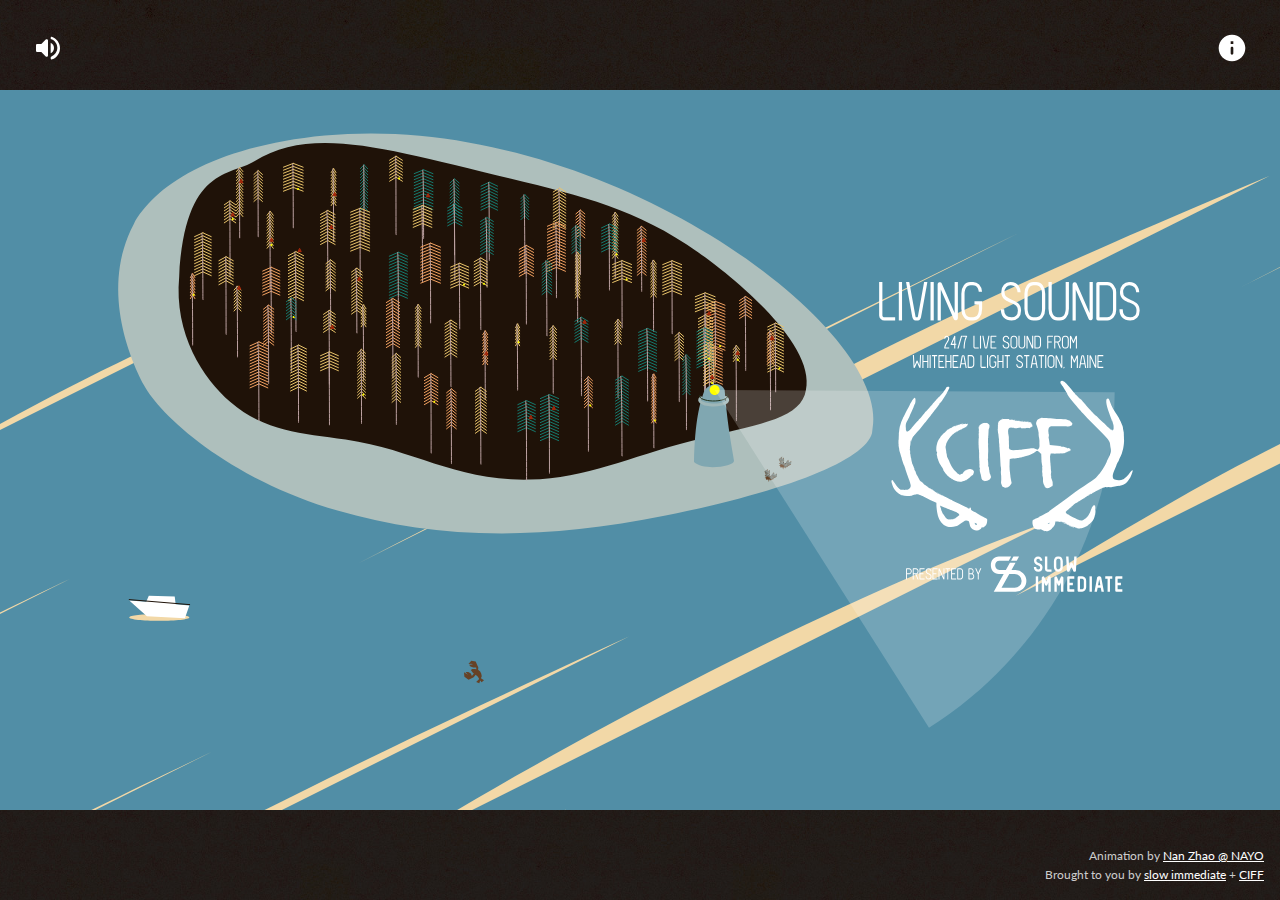
==== index.html @ 10a6803b "night day switch" ====
<!doctype html>
<html class="no-js" lang="en" dir="ltr">
  <head>
    <!-- Global site tag (gtag.js) - Google Analytics -->
    <script async src="https://www.googletagmanager.com/gtag/js?id=UA-165574042-1"></script>
    <script>
      window.dataLayer = window.dataLayer || [];
      function gtag(){dataLayer.push(arguments);}
      gtag('js', new Date());

      gtag('config', 'UA-165574042-1');
    </script>

    <!-- Google Tag Manager -->
    <script>(function(w,d,s,l,i){w[l]=w[l]||[];w[l].push({'gtm.start':
      new Date().getTime(),event:'gtm.js'});var f=d.getElementsByTagName(s)[0],
          j=d.createElement(s),dl=l!='dataLayer'?'&l='+l:'';j.async=true;j.src=
          'https://www.googletagmanager.com/gtm.js?id='+i+dl;f.parentNode.insertBefore(j,f);
    })(window,document,'script','dataLayer','GTM-5293RFT');</script>
    <!-- End Google Tag Manager -->

    <meta charset="utf-8">
    <meta http-equiv="x-ua-compatible" content="ie=edge">
    <meta name="viewport" content="width=device-width, initial-scale=1.0">
    <title>Living Sounds</title>
    <meta property="og:site_name" content="Living Sounds: Maine Island"/>
    <meta property="og:title" content="24/7 live sound from a Maine lighthouse island"/>
    <meta property="og:description" content="Live from a historic lighthouse island in mid-coast Maine, it's the changing tides. Stay tuned for a foggy morning, a passing lobsterboat, an otter family dinner, and other chance dramas."/>
    <meta property="og:image" content="https://livingsounds.earth/img/livingsounds-island-nayo.png">
    <meta property="og:url" content="https://livingsounds.earth">
    <meta name="twitter:card" content="https://livingsounds.earth/img/livingsounds-island-nayo.png">
    <meta property="og:type" content="website"/>
    <meta name="twitter:image:alt" content="Maine island visual animation designed by Studio NAYO">

    <meta name="twitter:card" content="summary_large_image">
    <meta name="twitter:site" content="@livingtidmarsh">
    <meta name="twitter:creator" content="@gershonatron">
    <meta name="twitter:title" content="Living Sounds: 24/7 live sound from an historic light station in Maine">
    <meta name="twitter:description" content="Live from a historic lighthouse island in mid-coast Maine, it's the changing tides. Stay tuned for a foggy morning, a passing lobsterboat, an otter family dinner, and other chance dramas."/>
    <meta name="twitter:image" content="https://livingsounds.earth/img/livingsounds-island-nayo.png">

    <link rel="stylesheet" href="css/foundation.css">
    <link rel="stylesheet" href="css/app.css">
    <script src="js/vendor/p5.min.js"></script>
    <script src="js/vendor/jquery.js"></script>
    <script src="js/audio.js"></script>
    <script src="js/preloader.js"></script>
    <script src="js/sketches/maine/animation.js"></script>
    <script src="js/sketches/maine/waveAnimation.js"></script>
    <script src="js/sketches/maine/forgroundAnimation.js"></script>
    <script src="js/sketches/maine/treeAnimation.js"></script>
    <script src="js/sketches/maine/forestData.js"></script>
    <script src="js/sketches/maine/forestAnimation.js"></script>
    <script src="js/sketches/maine/birdAnimation.js"></script>
    <script src="js/sketches/maine/bugAnimation.js"></script>
    <script src="js/sketches/maine/lighthouseAnimation.js"></script>
    <script src="js/sketches/maine/islandAnimation.js"></script>
    <script src="js/sketches/maine/crabAnimation.js"></script>
    <script src="js/sketches/maine/utility.js"></script>

    <script>
      var js_element = document.createElement("script");
      var d = new Date();
      var utc = d.getTime() + (d.getTimezoneOffset() * 60000);
      var nd = new Date(utc + (3600000*(-4)));
      if( nd.getHours() >= 17){
        js_element.setAttribute('src', "js/sketches/maine/colorData-night.js")
      } else{
        js_element.setAttribute('src', "js/sketches/maine/colorData.js")
      }
      var head = document.getElementsByTagName('head')[0];
      head.appendChild(js_element);
    </script>
    <!-- <script src="js/sketches/maine/colorData.js"></script> -->
    <script src="js/sketches/maine/walkablePath.js"></script>
    <script src="js/sketches/maine/lobsterAnimation.js"></script>
    <script src="js/app.js"></script>

  </head>
  <body>
    <!-- Google Tag Manager (noscript) -->
    <noscript><iframe src="https://www.googletagmanager.com/ns.html?id=GTM-5293RFT" height="0" width="0" style="display:none;visibility:hidden"></iframe></noscript>
    <!-- End Google Tag Manager (noscript) -->
    <div id="modalLogo">
      <!-- <img src="img/LS-wide-logo.png" alt="logos"> -->
    </div>

    <div class="reveal medium" id="onboardingContainer" data-reveal>
      <div class="grid-container full">
        <div class="grid-x">
          <div class="cell large-12 textContainer">
            <button id="startButton" data-close ><img src="img/start.svg" alt="start listening"></button>
            <h5 style="padding-top:5rem;">The sound you’re about to hear is coming to you live from the historic <a href="https://www.whiteheadlightstation.org/" target="_blank">Whitehead Lght Station</a> island in mid-coast Maine. Stay tuned for a foggy morning, a passing lobsterboat, an otter family dinner, and other chance dramas.</h5>
	    
<h5>If you're a returning guest, you'll know that our regular programming comes from several dozen microphones on a wetland in Plymouth, MA. But over the next two weeks, invited by the <a href="https://pointsnorthinstitute.org/ciff/" target="_blank">Camden International Film Festival (CIFF)</a> and its parent organization, <a href="https://pointsnorthinstitute.org/" target="_blank">Points North Institute</a>, we are bringing you live sound from the magical <a href="https://www.whiteheadlightstation.org/" target="_blank">Whitehead Island Light Station</a>. This special installation of 4 microphones across the island and 1 underwater hydrophone will run for the duration of the film festival.</h5>

<h5>We frequently host host programs of music, performance, reading, and meditation. If you're inspired to do this on your site or be a part of future events, please <a href="https://bit.ly/livingsounds" target="_blank">get in touch</a>.</h5>
          </div>
        </div>
      </div>
    </div>

    <div class="reveal medium" id="infoContainer" data-reveal>
      <div id="closeBack"></div>
      <button id="closeButton" data-close></button>
      <div class="grid-container full">
        <div class="grid-x">
          <div class="cell large-12 textContainer">
            <h5>The 24/7 live sounds on this site come from 4 microphones and a hydrophone on <a href="https://www.whiteheadlightstation.org/" target="_blank">Whitehead Light Station</a>, an island off the coast of Maine. This year, many of us are cut off from nature and can't get to CIFF, our favorite documentary film festival, in person. With Living Sounds, we invite you to  bring a real live Maine island into your home. You can get here from there.
           </h5>
            <p class="infoText">If you're a returning guest, you'll know that our regular programming comes from several dozen microphones on a wetland in Plymouth, MA, called <a href="https://www.livingobservatory.org/" target="_blank">Tidmarsh</a>. We have been recording continuously there for years, and first built Living Sounds to bring the sounds and cycles of nature to a wider public at the beginning of the 2020 pandemic lockdown. This October's special island programming will continue for the duration of the <a href="https://pointsnorthinstitute.org/ciff/" target="_blank">Camden International Film Festival (CIFF)</a>, thanks to an invitation from its parent organization, the <a href="https://pointsnorthinstitute.org/" target="_blank">Points North Institute</a>, along with the gracious support of the historic <a href="https://www.whiteheadlightstation.org/" target="_blank">Whitehead Light Station</a>, which is hosting this installation.
              
            <p class="infoText">Living Sounds is brought to you by <a href="https://slowimmediate.com" target="_blank">slow immediate</a>, the creative engineering and art production studio of Xin Liu and Gershon Dublon. The visual animation for Living Sounds: Maine Island was specially commissioned for this event, and was wholly designed and built by <a href="https://www.nayo.info/" target="_blank">NAYO</a>, a Boston-based design and technology studio.</p>
            <div class="socialLinks">
              <button class="socialButton"><a href="https://www.instagram.com/slowimmediate/" target="_blank"><img src="img/social-instagram.svg" alt="Instagram Button"></a></button>
              <button class="socialButton"><a href="https://twitter.com/slowimmediate" target="_blank"><img src="img/social-twitter.svg" alt="Twitter Button"></a></button>
              <button class="socialButton"><a href="https://bit.ly/livingsounds" target="_blank"><img src="img/social-email.svg" alt="Email list"></a></button>
            </div>
            <br>

            <div id="projectCredits">
              <p>
                Special thanks to the Whitehead Island Light Station and its intrepid island manager, Gigi Lirot. Thanks to Matt Wall, whose inter-island networking and technical expertise made this special event possible. Want to know more about the research behind this work? Check out this <a href="https://apnews.com/458c9358c8074197b90432361aa651f4" target="_blank">report from AP News</a>. Really interested? Have a look at our <a href="https://papers.ger.sh/MaytonDublon-SensoryLandscape-Presence-2018.pdf" target="_blank">journal article</a>.
              </p>
              <p>Bugs? Ideas? Appreciation? Get in touch: <a href="https://bit.ly/livingsounds" target="_blank">https://bit.ly/livingsounds</a> or <a href="https://instagram.com/slowimmediate" target="_blank">@slowimmediate</a>.</p>

            </div>

          </div>
        </div>
      </div>
    </div>

    <div class="homeBody" id="homeBodyApp">
      <div id="sketchContainer" class="lowOpacity"></div>
      <div id="logoContainer">
        <!-- <button onClick="togglePlay()"><img src="img/logo2x.png" alt="Logo" height="100%" width="100%"></button> -->
      </div>
      <button id="infoButton" data-open="infoContainer"></button>
      <button id="playButton" onClick="togglePlay()"></button>
      <div id="designCredits">
        <p><span id="designCredit">Animation by <a href='https://nayo.info' target='_blank'>Nan Zhao @ NAYO</a></span><br>
        Brought to you by <a href="https://slowimmediate.com" target="_blank">slow immediate</a> + <a href="https://pointsnorthinstitute.org/" target="_blank">CIFF</a> </p>
      </div>
    </div>
  <script src="js/vendor/what-input.js"></script>
  <script src="js/vendor/foundation.js"></script>
  <script src="js/latestart.js"></script>
  </body>
</html>
---- css/app.css ----
@import url('https://fonts.googleapis.com/css2?family=Lato:wght@400;900&display=swap');

.modalSchedule {
    text-align: left;
    width: 360px;
    height: 420px;
    /* line-height: 200px; */
    position: fixed;
    top: 22%; 
    left: 15%;
    /* margin-top: -210px; */
    /* margin-left: -450px; */
    background-color: #141414;
    border-radius: 5px;
    z-index: 11;
    padding:1rem 1rem 1rem 1rem;
    color: #fff;
    opacity:0.75;
    font-size: .8rem;
}

#modalLogo {
    /* text-align: left; */
    /* width: 285px;
	height: 331px; */
	background-size: contain;
    /* line-height: 200px; */
    position: fixed;
    top: 30%; 
	right: 10%;
	background-image: url("../img/LS-wide-logo.svg" );
	background-repeat: no-repeat;
	width: 285px;
    height: 331px;
	/* padding-top: 25%; */
	 /* (img-height / img-width * container-width) */
    z-index: 11;
}

.homeBody {
	width: 100vw;
	height: 100vh;
	background-repeat: no-repeat;
	background-attachment: fixed;
	background-position: center;
	background-size: cover;
}

#homeBodyApp{
	/* background-color: #000000; */
	/* background-image: url("../img/TidmarshForestBath/bg.jpg"); */
	background-color: #141414;
	background-image: url("../img/background2x.jpg");
}

.lowOpacity{
	opacity: 0.5;
}

#logoContainer {
	max-width: 237px;
	height: auto;
	position: absolute;
	top: 50%; left: 50%;
	transform: translate(-50%,-50%);
	z-index:999;
}

#sketchContainer {
	/* max-width: 720px; */
	/* height: auto; */
	position: absolute;
	top: 50%;
	transform: translate(0%,-50%);
	transition: opacity .25s;

	margin: 0;
	display: flex;
	/* This centers our sketch horizontally. */
	justify-content: center;
	/* This centers our sketch vertically. */
	align-items: center;
}

#infoContainer{
	background-color: #141414;
	padding:0;
}

#onboardingContainer{
	background-color: #141414;
	padding:0;
}

.slideshowContainer{
	width:100%;
	margin:0;
	padding:0;
}

.orbit{
	width:100%;
	height: 300px;
}

.orbit-container {
    width:100%;
    height:300px;
}

.orbit-image {
    width: 100%;
    height:300px;
    object-fit: cover;
 }

 .orbit-bullets {
 	position: absolute;
	z-index:10;
	bottom: .5rem;
	left: 0;
	right: 0;
	margin: auto
 }

.textContainer{
	padding:2rem 2rem 1rem 2rem;
	overflow-y: auto;
	color: #fff;
}

.subscribeCompact{
	color:#fff;
	font-family: "Lato", "Helvetica Neue", Helvetica, Roboto, Arial, sans-serif;
}


.infoText{
	font-size: .9rem;
}

 h4 {
 	padding-bottom:1rem;
 }

 h5 {
	 padding-bottom:1rem;
	 /* padding-right: 1rem;
	 padding-left: 1rem; */
 }

 #closeButton{
 	cursor: pointer;
 	position: fixed;
 	background-image: url("../img/close.svg");
 	background-size: cover;
 	width:2rem;
 	height:2rem;
 	top:2rem;
 	right:2rem;
 }

 #closeButton_onboarding{
 	cursor: pointer;
 	position: fixed;
 	background-image: url("../img/close.svg");
 	background-size: cover;
 	width:2rem;
 	height:2rem;
 	top:2rem;
 	right:2rem;
 }

#closeBack{
	position: fixed;
	background-image: url("../img/closeBack.svg");
	background-size: cover;
	width:2rem;
	height:2rem;
	top:2rem;
	right:2rem;
}

#closeOnboarding{
	position: fixed;
	background-image: url("../img/closeBack.svg");
	background-size: cover;
	width:2rem;
	height:2rem;
	top:2rem;
	right:2rem;
}

#startButton{
	/* cursor: pointer; */
	position:absolute;
	height:4rem;
	width:4rem;
	top: 2rem;
	right:2rem;
	/* left:calc(50% - 2rem); */
}

 #infoButton{
 	cursor: pointer;
 	position: fixed;
 	background-image: url("../img/info.svg");
 	background-size: cover;
 	width:2rem;
 	height:2rem;
 	top:2rem;
 	right:2rem;
 	z-index:999;
 }


.socialLinks{
	text-align: center;
	align-content: center;
	left: 50%;
}

.socialButton{
	display: inline-block;
	cursor: pointer;
	width:2rem;
	height:2rem;
	/* top:2rem;
	right:2rem; */
	margin:.5rem .5rem .5rem .5rem;
}

 #playButton{
 	cursor: pointer;
 	position: fixed;
 	background-image: url("../img/volume_off.svg");
 	background-size: cover;
 	width:2rem;
 	height:2rem;
 	top:2rem;
 	left:2rem;
 	z-index:999;
 }

 #nextButton{
	 cursor: pointer;
  	position: fixed;
  	width:4rem;
  	height:4rem;
  	top: calc(50% - 2rem);
  	right:0rem;
  	z-index:999;
  }

	#lastButton{
		cursor: pointer;
		 position: fixed;
		 width:4rem;
		 height:4rem;
		 top: calc(50% - 2rem);
		 left:0rem;
		 z-index:999;
	 }

 #livingLink{
 	cursor: pointer;
 	position: fixed;
 	bottom:2rem;
 	left:2rem;
 	z-index:999;
 }

 #designCredits{
	 position: absolute;
	 bottom:0rem;
	 right:0rem;
	 z-index:999;
	 padding:0rem 1rem 0rem 0rem;
	 overflow-y: auto;
	 color: #ccc;
	 font-size: 0.75rem;
	 text-align: right;
 }

 #projectCredits{
	 font-size: .8rem;
 }

 #SI_LO_logo{
	 display: block;
	 margin-left: auto;
	 margin-right: auto;
	 width: 50%;
 }

 button:hover, a:hover{
 	color:#fff;
 	cursor: pointer;
 	opacity:0.6;
 }

 a, button{
 	color:#fff;
 	transition: opacity .25s;
 	transition-timing-function: ease;
 	text-decoration: underline;
 }

 button:focus, a:focus, .reveal{
 	outline: none;
 	border: none;
 }

 /*LOADER*/

.loader-body {
	width: 100%;
	height: 100vh;
	background-color: #0a0a0a; /*Here you can change background color of the loader */
	position: fixed;
	z-index:1000;
	visibility: visible;
	top: 0;
	left: 0;
	text-align: center;
	justify-content: center;
	align-content: center;
	transition: 0.5s all;
}

.loader {
	width: 2.5rem;
	height: 2.5rem;
	border: 0.25rem white solid; 				/*Here you can change color of the loader*/
	border-radius: 50%;
	position: absolute;
	border-top-color: #333 ; 				/*Here you can change color of the loader*/
	transform: translate(-50%, -50%);
	top: 50%;
	left: 50%;
	-webkit-animation: 1s spin infinite linear;
	-o-animation: 1s spin infinite linear;
	animation: 1s spin infinite linear;

}

.loader-body.done {
	visibility: hidden;
	opacity: 0;
}

@keyframes spin {
	from {
		transform: translate(-50%, -50%) rotate(0deg);
	}
	to {
		transform: translate(-50%, -50%) rotate(360deg);
	}
}

/* MailChimp Form Embed Code - Slim - 12/15/2015 v10.7 */
#mc_embed_signup form {display:block; position:relative; text-align:left; padding:10px 0 10px 3%}
#mc_embed_signup h2 {padding:0; margin:15px 0; font-size:1.4em;}
#mc_embed_signup input {border:1px solid #999; -webkit-appearance:none;}
#mc_embed_signup input[type=checkbox]{-webkit-appearance:checkbox;}
#mc_embed_signup input[type=radio]{-webkit-appearance:radio;}
#mc_embed_signup input:focus {border-color:#333;}
#mc_embed_signup .button {clear:both; background-color: #aaa; border: 0 none; border-radius:4px; letter-spacing:.03em; color: #FFFFFF; cursor: pointer; display: inline-block; font-size:15px; height: 32px; line-height: 32px; margin: 0 5px 10px 0; padding:0; text-align: center; text-decoration: none; vertical-align: top; white-space: nowrap; width: auto; transition: all 0.23s ease-in-out 0s;}
#mc_embed_signup .button:hover {background-color:#777;}
#mc_embed_signup .small-meta {font-size: .8rem;}
#mc_embed_signup .nowrap {white-space:nowrap;}
#mc_embed_signup .clear {clear:none; display:inline;}

#mc_embed_signup label {display:block; font-size:1rem; padding-bottom:0rem; font-weight:normal; color:#fff;}
#mc_embed_signup input.email {font-family:"Lato", "Helvetica Neue", Helvetica, Roboto, Arial, sans-serif; font-size: .8rem; display:block; padding:0 0.4em; margin:0 4% 3px 0; min-height:25px; width:58%; min-width:150px; -webkit-border-radius: 3px; -moz-border-radius: 3px; border-radius: 3px;}
#mc_embed_signup input.button {display:block; width:25%; margin:0 0 10px 0; min-width:110px;}

#mc_embed_signup div#mce-responses {float:left; top:-1.4em; padding:0em .5em 0em .5em; overflow:hidden; width:90%;margin: 0 5%; clear: both;}
#mc_embed_signup div.response {margin:1em 0; padding:1em .5em .5em 0; font-weight:bold; float:left; top:-1.5em; z-index:1; width:80%;}
#mc_embed_signup #mce-error-response {display:none;}
#mc_embed_signup #mce-success-response {color:#529214; display:none;}
#mc_embed_signup label.error {display:block; float:none; width:auto; margin-left:1.05em; text-align:left; padding:.5em 0;}
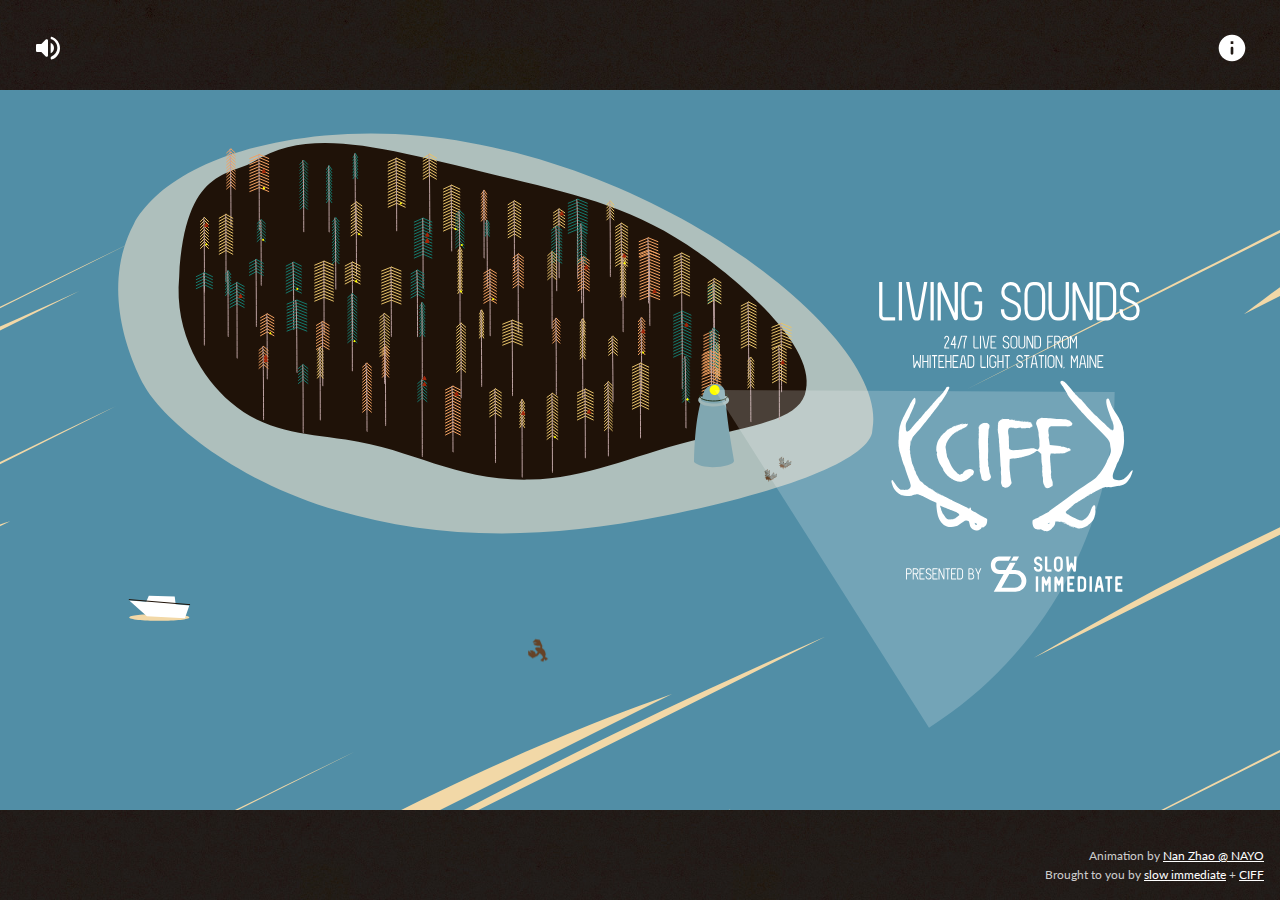
==== commit aee50e4b: "night day switch" ====
--- a/index.html
+++ b/index.html
@@ -57,7 +57,6 @@
     <script src="js/sketches/maine/islandAnimation.js"></script>
     <script src="js/sketches/maine/crabAnimation.js"></script>
     <script src="js/sketches/maine/utility.js"></script>
-
     <script>
       var js_element = document.createElement("script");
       var d = new Date();
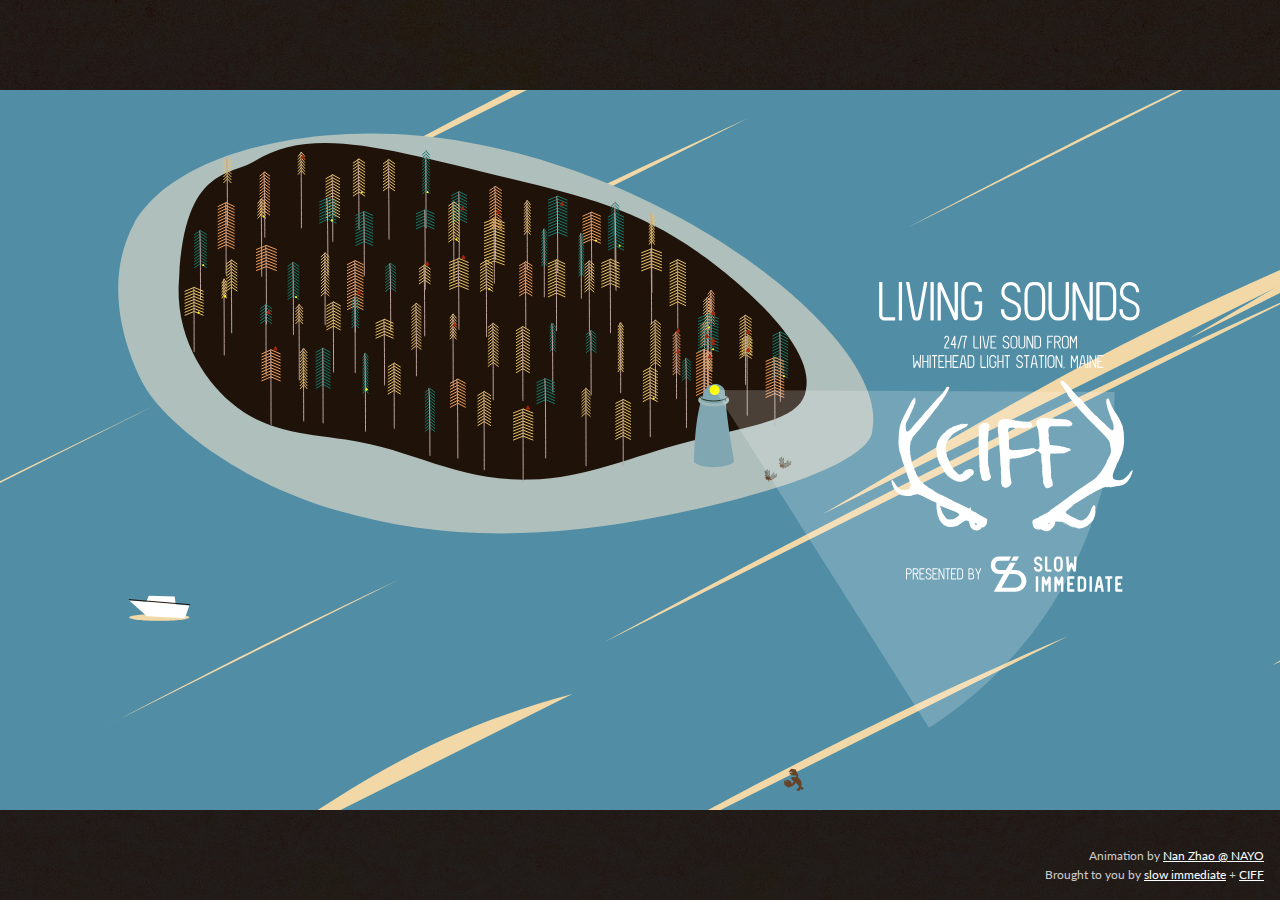
==== commit e9cd635d: "night day switch" ====
--- a/index.html
+++ b/index.html
@@ -84,7 +84,7 @@
       <!-- <img src="img/LS-wide-logo.png" alt="logos"> -->
     </div>
 
-    <div class="reveal medium" id="onboardingContainer" data-reveal>
+    <!-- <div class="reveal medium" id="onboardingContainer" data-reveal>
       <div class="grid-container full">
         <div class="grid-x">
           <div class="cell large-12 textContainer">
@@ -97,7 +97,7 @@
           </div>
         </div>
       </div>
-    </div>
+    </div> -->
 
     <div class="reveal medium" id="infoContainer" data-reveal>
       <div id="closeBack"></div>
@@ -135,8 +135,8 @@
       <div id="logoContainer">
         <!-- <button onClick="togglePlay()"><img src="img/logo2x.png" alt="Logo" height="100%" width="100%"></button> -->
       </div>
-      <button id="infoButton" data-open="infoContainer"></button>
-      <button id="playButton" onClick="togglePlay()"></button>
+      <!-- <button id="infoButton" data-open="infoContainer"></button>
+      <button id="playButton" onClick="togglePlay()"></button> -->
       <div id="designCredits">
         <p><span id="designCredit">Animation by <a href='https://nayo.info' target='_blank'>Nan Zhao @ NAYO</a></span><br>
         Brought to you by <a href="https://slowimmediate.com" target="_blank">slow immediate</a> + <a href="https://pointsnorthinstitute.org/" target="_blank">CIFF</a> </p>
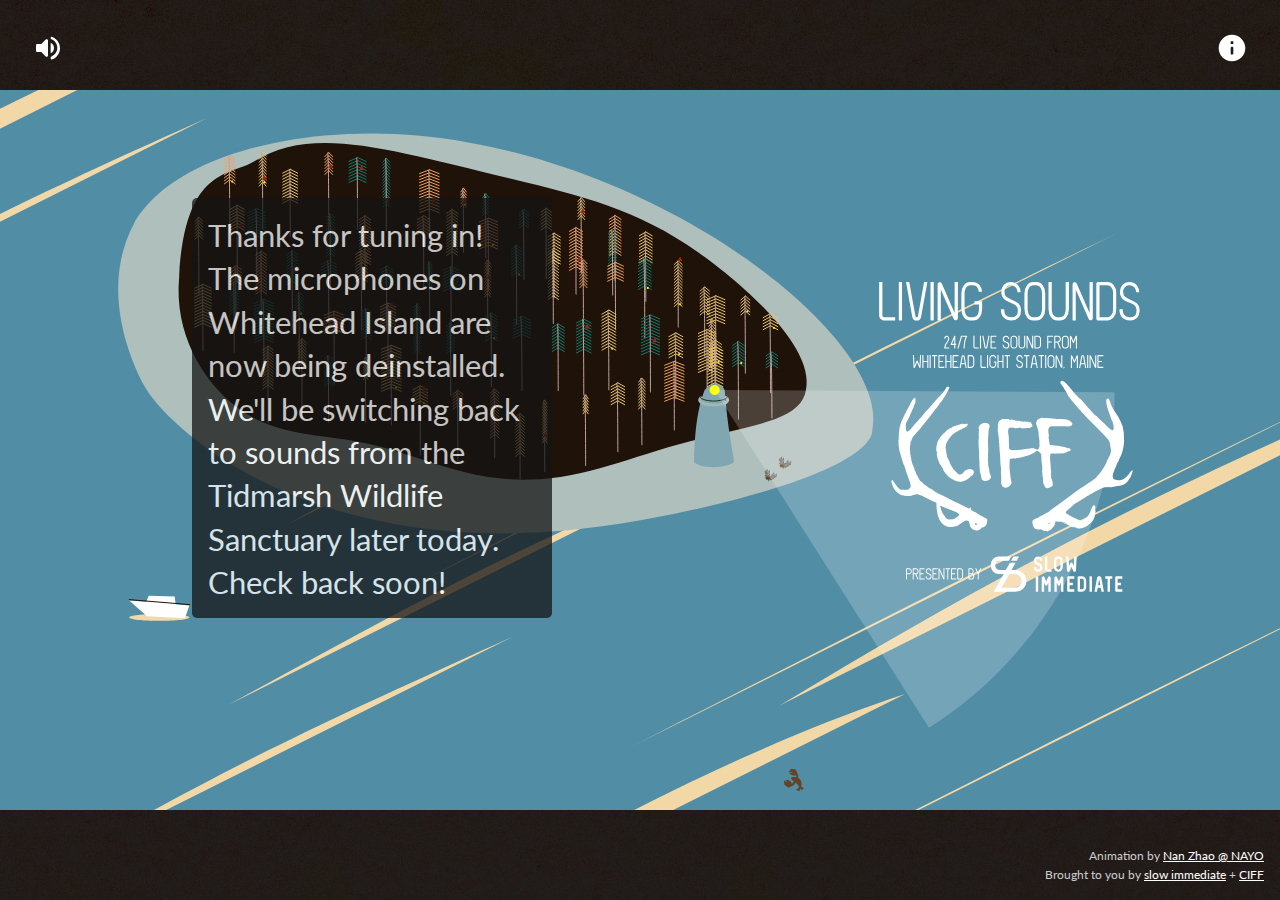
==== commit 1567b117: "deinstallation message" ====
--- a/index.html
+++ b/index.html
@@ -84,7 +84,11 @@
       <!-- <img src="img/LS-wide-logo.png" alt="logos"> -->
     </div>
 
-    <!-- <div class="reveal medium" id="onboardingContainer" data-reveal>
+    <div class="modalSchedule">
+        <h3>
+    Thanks for tuning in! The microphones on Whitehead Island are now being deinstalled. We'll be switching back to sounds from the Tidmarsh Wildlife Sanctuary later today. Check back soon!
+        </h3></div>
+    <div class="reveal medium" id="onboardingContainer" data-reveal>
       <div class="grid-container full">
         <div class="grid-x">
           <div class="cell large-12 textContainer">
@@ -97,7 +101,7 @@
           </div>
         </div>
       </div>
-    </div> -->
+    </div>
 
     <div class="reveal medium" id="infoContainer" data-reveal>
       <div id="closeBack"></div>
@@ -135,8 +139,8 @@
       <div id="logoContainer">
         <!-- <button onClick="togglePlay()"><img src="img/logo2x.png" alt="Logo" height="100%" width="100%"></button> -->
       </div>
-      <!-- <button id="infoButton" data-open="infoContainer"></button>
-      <button id="playButton" onClick="togglePlay()"></button> -->
+      <button id="infoButton" data-open="infoContainer"></button>
+      <button id="playButton" onClick="togglePlay()"></button>
       <div id="designCredits">
         <p><span id="designCredit">Animation by <a href='https://nayo.info' target='_blank'>Nan Zhao @ NAYO</a></span><br>
         Brought to you by <a href="https://slowimmediate.com" target="_blank">slow immediate</a> + <a href="https://pointsnorthinstitute.org/" target="_blank">CIFF</a> </p>
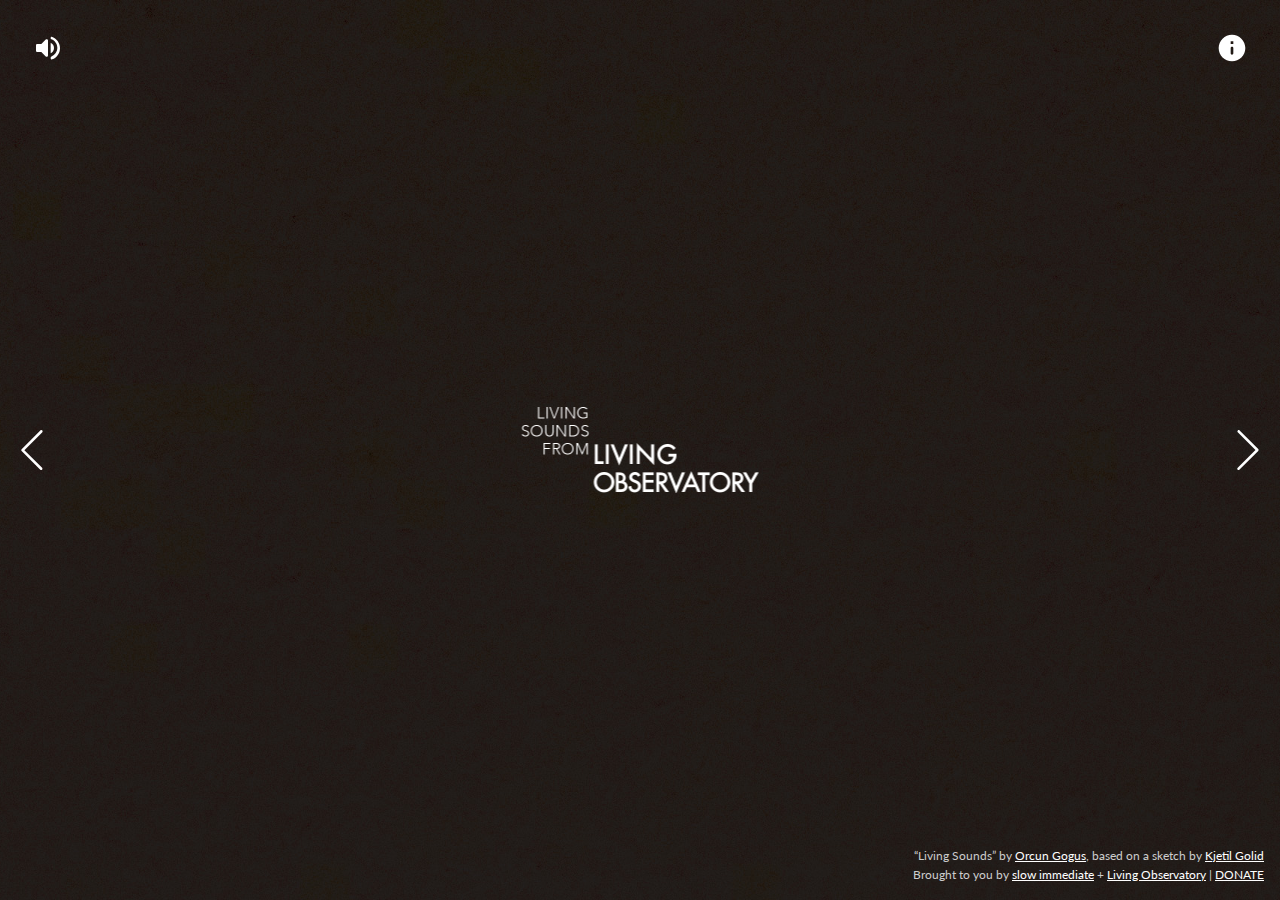
==== commit 1ff4d6bd: "oops reverted the last thing because committed in the wrong branch" ====
--- a/index.html
+++ b/index.html
@@ -23,21 +23,21 @@
     <meta http-equiv="x-ua-compatible" content="ie=edge">
     <meta name="viewport" content="width=device-width, initial-scale=1.0">
     <title>Living Sounds</title>
-    <meta property="og:site_name" content="Living Sounds: Maine Island"/>
-    <meta property="og:title" content="24/7 live sound from a Maine lighthouse island"/>
-    <meta property="og:description" content="Live from a historic lighthouse island in mid-coast Maine, it's the changing tides. Stay tuned for a foggy morning, a passing lobsterboat, an otter family dinner, and other chance dramas."/>
-    <meta property="og:image" content="https://livingsounds.earth/img/livingsounds-island-nayo.png">
+    <meta property="og:site_name" content="Living Sounds"/>
+    <meta property="og:title" content="24/7 live sound from a restored wetland"/>
+    <meta property="og:description" content="Live from a restored wetland in Plymouth, MA, mixed from dozens of microphones, it's springtime. Stay tuned for a dawn chorus, a sleepy afternoon, a thunderstorm, a bumble bee, and other chance dramas. Tune in for live musical performances and readings, all mixed into the live sound of nature."/>
+    <meta property="og:image" content="https://livingsounds.earth/img/livingsounds-nayo.jpg">
     <meta property="og:url" content="https://livingsounds.earth">
-    <meta name="twitter:card" content="https://livingsounds.earth/img/livingsounds-island-nayo.png">
+    <meta name="twitter:card" content="https://livingsounds.earth/img/livingsounds-nayo.jpg">
     <meta property="og:type" content="website"/>
-    <meta name="twitter:image:alt" content="Maine island visual animation designed by Studio NAYO">
+    <meta name="twitter:image:alt" content="Animated trees, swaying in the wind">
 
     <meta name="twitter:card" content="summary_large_image">
     <meta name="twitter:site" content="@livingtidmarsh">
     <meta name="twitter:creator" content="@gershonatron">
-    <meta name="twitter:title" content="Living Sounds: 24/7 live sound from an historic light station in Maine">
-    <meta name="twitter:description" content="Live from a historic lighthouse island in mid-coast Maine, it's the changing tides. Stay tuned for a foggy morning, a passing lobsterboat, an otter family dinner, and other chance dramas."/>
-    <meta name="twitter:image" content="https://livingsounds.earth/img/livingsounds-island-nayo.png">
+    <meta name="twitter:title" content="Living Sounds: 24/7 live sound from a restored wetland">
+    <meta name="twitter:description" content="Live from a wetland in Plymouth, MA, through dozens of microphones, it's springtime. Stay tuned for a dawn chorus, a sleepy afternoon, a thunderstorm, a bumble bee, and other chance dramas. Tune in for live musical performances and readings, all mixed into the live sound of nature."/>
+    <meta name="twitter:image" content="https://livingsounds.earth/img/livingsounds-nayo.jpg">
 
     <link rel="stylesheet" href="css/foundation.css">
     <link rel="stylesheet" href="css/app.css">
@@ -45,59 +45,44 @@
     <script src="js/vendor/jquery.js"></script>
     <script src="js/audio.js"></script>
     <script src="js/preloader.js"></script>
-    <script src="js/sketches/maine/animation.js"></script>
-    <script src="js/sketches/maine/waveAnimation.js"></script>
-    <script src="js/sketches/maine/forgroundAnimation.js"></script>
-    <script src="js/sketches/maine/treeAnimation.js"></script>
-    <script src="js/sketches/maine/forestData.js"></script>
-    <script src="js/sketches/maine/forestAnimation.js"></script>
-    <script src="js/sketches/maine/birdAnimation.js"></script>
-    <script src="js/sketches/maine/bugAnimation.js"></script>
-    <script src="js/sketches/maine/lighthouseAnimation.js"></script>
-    <script src="js/sketches/maine/islandAnimation.js"></script>
-    <script src="js/sketches/maine/crabAnimation.js"></script>
-    <script src="js/sketches/maine/utility.js"></script>
-    <script>
-      var js_element = document.createElement("script");
-      var d = new Date();
-      var utc = d.getTime() + (d.getTimezoneOffset() * 60000);
-      var nd = new Date(utc + (3600000*(-4)));
-      if( nd.getHours() >= 17){
-        js_element.setAttribute('src', "js/sketches/maine/colorData-night.js")
-      } else{
-        js_element.setAttribute('src', "js/sketches/maine/colorData.js")
-      }
-      var head = document.getElementsByTagName('head')[0];
-      head.appendChild(js_element);
-    </script>
-    <!-- <script src="js/sketches/maine/colorData.js"></script> -->
-    <script src="js/sketches/maine/walkablePath.js"></script>
-    <script src="js/sketches/maine/lobsterAnimation.js"></script>
+    <script src="js/sketches/TidmarshForestBath.js"></script>
+    <script src="js/sketches/LivingRings.js"></script>
     <script src="js/app.js"></script>
-
   </head>
   <body>
     <!-- Google Tag Manager (noscript) -->
     <noscript><iframe src="https://www.googletagmanager.com/ns.html?id=GTM-5293RFT" height="0" width="0" style="display:none;visibility:hidden"></iframe></noscript>
     <!-- End Google Tag Manager (noscript) -->
-    <div id="modalLogo">
-      <!-- <img src="img/LS-wide-logo.png" alt="logos"> -->
-    </div>
 
-    <div class="modalSchedule">
-        <h3>
-    Thanks for tuning in! The microphones on Whitehead Island are now being deinstalled. We'll be switching back to sounds from the Tidmarsh Wildlife Sanctuary later today. Check back soon!
-        </h3></div>
+<!--
+<div class="modalSchedule">
+  <p><span style="font-weight: bold;">Sunday, August 23, 2020</span><br><span style="font-size: 1.2rem;">slow immediate & CURRENTS Present</span></p>
+  <p><span style="font-weight: bold;">7pm EST | <a href="https://www.mattmccorkle.com/" target="_blank">Matt McCorkle</a></span><br>Natural soundscape twists into music and otherworldly sculptures 🐸🌊</p>
+  <p><span style="font-weight: bold;">8pm EST | <a href="https://cwandt.com/" target="_blank">CW&T with Pau & Tree</a></span><br>Bedtime reading with/to/about bugs 🐞🌒</p>
+  <p><span style="font-weight: bold;">8:30pm EST | <a href="http://xxx.tiri.xxx/" target="_blank">Tiri Kananuruk</a> & <a href="https://www.adorevolution.com/" target="_blank">Sebastián Morales</a></span><br>Livestream from the Microworld 🧫🧪</p>
+  <p><span style="font-weight: bold;">9pm EST | <a href="https://pioneerworks.org/residency/tommy-martinez/" target="_blank">Tommy Martinez</a></span><br>Good Evening 🌔🦋</p>
+  <p><span style="font-weight: bold;">10pm EST | <a href="http://www.mariyadimov.com/" target=_blank>Mariya Dimov</a></span><br>Guided Meditation 🧘‍♀️🔮🧘‍♂️</p>
+
+  <p>This evening's program hosted by <a href="https://ger.sh" target="_blank">Gershon</a> & <a href="https://www.xxxxxxxxxinliu.com/" target="_blank">Xin</a> 🐌💨</p>
+</div> 
+-->
+
     <div class="reveal medium" id="onboardingContainer" data-reveal>
       <div class="grid-container full">
         <div class="grid-x">
           <div class="cell large-12 textContainer">
             <button id="startButton" data-close ><img src="img/start.svg" alt="start listening"></button>
-            <h5 style="padding-top:5rem;">The sound you’re about to hear is coming to you live from the historic <a href="https://www.whiteheadlightstation.org/" target="_blank">Whitehead Lght Station</a> island in mid-coast Maine. Stay tuned for a foggy morning, a passing lobsterboat, an otter family dinner, and other chance dramas.</h5>
+            <h5 style="padding-top:5rem;">The sound you’re about to hear is live from a restored wetland in Plymouth, MA, mixed from dozens of microphones. Stay tuned for a dawn chorus, a sleepy afternoon, a thunderstorm, a bumble bee, and other chance dramas.</h5>
 	    
-<h5>If you're a returning guest, you'll know that our regular programming comes from several dozen microphones on a wetland in Plymouth, MA. But over the next two weeks, invited by the <a href="https://pointsnorthinstitute.org/ciff/" target="_blank">Camden International Film Festival (CIFF)</a> and its parent organization, <a href="https://pointsnorthinstitute.org/" target="_blank">Points North Institute</a>, we are bringing you live sound from the magical <a href="https://www.whiteheadlightstation.org/" target="_blank">Whitehead Island Light Station</a>. This special installation of 4 microphones across the island and 1 underwater hydrophone will run for the duration of the film festival.</h5>
-
-<h5>We frequently host host programs of music, performance, reading, and meditation. If you're inspired to do this on your site or be a part of future events, please <a href="https://bit.ly/livingsounds" target="_blank">get in touch</a>.</h5>
+<!-- 
+<h5>This evening, August 23, 2020, in collaboration with <a href="https://currentsvirtual.com/" target="_blank">CURRENTS VIRTUAL FESTIVAL 2020</a>, we'll be bringing you an evening program of live music, performance, reading, and meditation that respond to the wetland symphony. We hope to see you here on Living Sounds and on CURRENTS' twitch and facebook channels! 
+-->
+		    
+<h5>Check back often, as we'll be hosting live programs of music, performance, reading, and guided meditation that respond to the wetland symphony. Our last event was held in collaboration with the <a href="https://currentsvirtual.com/" target="_blank">CURRENTS VIRTUAL FESTIVAL 2020</a>. If you have any feedback for us, or if you're inspired to contribute to future events, please <a href="https://bit.ly/livingsounds" target="_blank">get in touch</a>. We’re looking for new visuals, live sonic mix-ins, and more. You can always find the link again on the info popup ↗️.</h5>
+            <!-- <p style="font-size:.8rem">PS this is a 🌟sneak peek🌟 on a work in progress, so you might find some bugs (the virtual kind!) here and there. If you find bugs, please <a href="https://bit.ly/livingsounds" target="_blank">let us know</a>. You can always find the link again on the info popup ↗️.</p> -->
+            <br>
+            <img src="img/SI_LO.png" alt="slow immediate and Living Observatory logos" id="SI_LO_logo" height="40%" width="40%">
+            <br>
           </div>
         </div>
       </div>
@@ -109,23 +94,34 @@
       <div class="grid-container full">
         <div class="grid-x">
           <div class="cell large-12 textContainer">
-            <h5>The 24/7 live sounds on this site come from 4 microphones and a hydrophone on <a href="https://www.whiteheadlightstation.org/" target="_blank">Whitehead Light Station</a>, an island off the coast of Maine. This year, many of us are cut off from nature and can't get to CIFF, our favorite documentary film festival, in person. With Living Sounds, we invite you to  bring a real live Maine island into your home. You can get here from there.
-           </h5>
-            <p class="infoText">If you're a returning guest, you'll know that our regular programming comes from several dozen microphones on a wetland in Plymouth, MA, called <a href="https://www.livingobservatory.org/" target="_blank">Tidmarsh</a>. We have been recording continuously there for years, and first built Living Sounds to bring the sounds and cycles of nature to a wider public at the beginning of the 2020 pandemic lockdown. This October's special island programming will continue for the duration of the <a href="https://pointsnorthinstitute.org/ciff/" target="_blank">Camden International Film Festival (CIFF)</a>, thanks to an invitation from its parent organization, the <a href="https://pointsnorthinstitute.org/" target="_blank">Points North Institute</a>, along with the gracious support of the historic <a href="https://www.whiteheadlightstation.org/" target="_blank">Whitehead Light Station</a>, which is hosting this installation.
-              
-            <p class="infoText">Living Sounds is brought to you by <a href="https://slowimmediate.com" target="_blank">slow immediate</a>, the creative engineering and art production studio of Xin Liu and Gershon Dublon. The visual animation for Living Sounds: Maine Island was specially commissioned for this event, and was wholly designed and built by <a href="https://www.nayo.info/" target="_blank">NAYO</a>, a Boston-based design and technology studio.</p>
+            <h5>The 24/7 live sounds on this site are a mix of dozens of handmade microphones that have been recording for years in the woods and swamps of a recovering
+ wetland in Plymouth, Massachusetts, called Tidmarsh. In this time of self-isolation and shelter-in-place, those of us in cities find ourselves cut off from nature when we
+ need it most. With Living Sounds, we invite you to join us in a real live restoration symphony.</h5>
+            <p class="infoText">Formerly a large industrial cranberry farm, Tidmarsh was once managed for productivity. Today, the <a href="https://www.massaudubon.
+ org/get-outdoors/wildlife-sanctuaries/tidmarsh" target="_blank">Mass Audubon Tidmarsh Wildlife Sanctuary</a> is a restoration wetland in the continual process of
+ transformation. Restoration is a change of conditions, new and renewed connections, migration, the flow of clean water.</p>
+            <p class="infoText">Over the last 8 years, a team of MIT researchers led by an innovative documentary media-maker has been recording the arc of change at
+ Tidmarsh through dozens of microphones, cameras, and sensors in the air, water, and soil. We call ourselves the <a href="https://livingobservatory.org"
+ target="_blank">Living Observatory</a>, and Our aims are to advance the science of ecological restoration, and to find new ways of telling the story of environmental change
+ and resilience.</p>
+            <p class="infoText">The visuals on this site were made by different designers inspired by the living sounds. Together, the sights and sounds are here to change
+ the conditions of our collective isolations, listening together to the unfolding story of a fragile ecosystem taking root.</p>
             <div class="socialLinks">
-              <button class="socialButton"><a href="https://www.instagram.com/slowimmediate/" target="_blank"><img src="img/social-instagram.svg" alt="Instagram Button"></a></button>
-              <button class="socialButton"><a href="https://twitter.com/slowimmediate" target="_blank"><img src="img/social-twitter.svg" alt="Twitter Button"></a></button>
+              <button class="socialButton"><a href="https://www.instagram.com/livingsounds.earth/" target="_blank"><img src="img/social-instagram.svg" alt="Instagram Button"></a></button>
+              <button class="socialButton"><a href="https://www.facebook.com/LivingObservatory/" target="_blank"><img src="img/social-facebook.svg" alt="Facebook Button"></a></button>
+              <button class="socialButton"><a href="https://twitter.com/livingtidmarsh" target="_blank"><img src="img/social-twitter.svg" alt="Twitter Button"></a></button>
               <button class="socialButton"><a href="https://bit.ly/livingsounds" target="_blank"><img src="img/social-email.svg" alt="Email list"></a></button>
             </div>
-            <br>
 
             <div id="projectCredits">
               <p>
-                Special thanks to the Whitehead Island Light Station and its intrepid island manager, Gigi Lirot. Thanks to Matt Wall, whose inter-island networking and technical expertise made this special event possible. Want to know more about the research behind this work? Check out this <a href="https://apnews.com/458c9358c8074197b90432361aa651f4" target="_blank">report from AP News</a>. Really interested? Have a look at our <a href="https://papers.ger.sh/MaytonDublon-SensoryLandscape-Presence-2018.pdf" target="_blank">journal article</a>.
+                Special 🙏 to:<br>🐞 MIT Media Lab <a href="https://resenv.media.mit.edu" target="_blank">Responsive Environments Group</a>. Want to know more about the research? Check out this <a href="https://apnews.com/458c9358c8074197b90432361aa651f4" target="_blank">report from AP News</a>. Really interested? Have a look at our <a href="https://papers.ger.sh/MaytonDublon-SensoryLandscape-Presence-2018.pdf" target="_blank">journal article</a>.
+                <br>
+                🍃 <a href="https://livingobservatory.org" target="_blank">Living Observatory</a> and its founder, 🐌🎥 <a href="https://en.wikipedia.org/wiki/Glorianna_Davenport" target="_blank">Glorianna Davenport</a>.
+                <br>
+                🦆 <a href="https://nayo.info/tidmarsh" target="_blank">Nan Zhao (NAYO)</a> and 🦉 <a href="https://bdm.cc" target="_blank">Brian Mayton</a>
               </p>
-              <p>Bugs? Ideas? Appreciation? Get in touch: <a href="https://bit.ly/livingsounds" target="_blank">https://bit.ly/livingsounds</a> or <a href="https://instagram.com/slowimmediate" target="_blank">@slowimmediate</a>.</p>
+              <p>Bugs? Ideas? Appreciation? Get in touch: <a href="https://bit.ly/livingsounds" target="_blank">https://bit.ly/livingsounds</a> or <a href="https://instagram.com/livingsounds.earth" target="_blank">@livingsounds.earth</a>.</p>
 
             </div>
 
@@ -137,13 +133,15 @@
     <div class="homeBody" id="homeBodyApp">
       <div id="sketchContainer" class="lowOpacity"></div>
       <div id="logoContainer">
-        <!-- <button onClick="togglePlay()"><img src="img/logo2x.png" alt="Logo" height="100%" width="100%"></button> -->
+        <button onClick="togglePlay()"><img src="img/logo2x.png" alt="Logo" height="100%" width="100%"></button>
       </div>
       <button id="infoButton" data-open="infoContainer"></button>
       <button id="playButton" onClick="togglePlay()"></button>
+      <button onClick="nextSketch()" id="nextButton"><img src="img/next.svg" alt="Next visual design"></button>
+      <button id="lastButton" onClick="lastSketch()"><img src="img/last.svg" alt="Last visual design"></button>
       <div id="designCredits">
-        <p><span id="designCredit">Animation by <a href='https://nayo.info' target='_blank'>Nan Zhao @ NAYO</a></span><br>
-        Brought to you by <a href="https://slowimmediate.com" target="_blank">slow immediate</a> + <a href="https://pointsnorthinstitute.org/" target="_blank">CIFF</a> </p>
+        <p><span id="designCredit">“Living Sounds” by <a href="https://orcungogus.com/" target="_blank">Orcun Gogus</a>, based on a sketch by <a href="https://generated.space/" target="_blank">Kjetil Golid</a></span><br>
+        Brought to you by <a href="https://slowimmediate.com" target="_blank">slow immediate</a> + <a href="https://livingobservatory.org" target="_blank">Living Observatory</a> | <a href="https://secure.squarespace.com/checkout/donate?donatePageId=579a05bfc534a55fb9b38118" target="_blank">DONATE</a></p>
       </div>
     </div>
   <script src="js/vendor/what-input.js"></script>
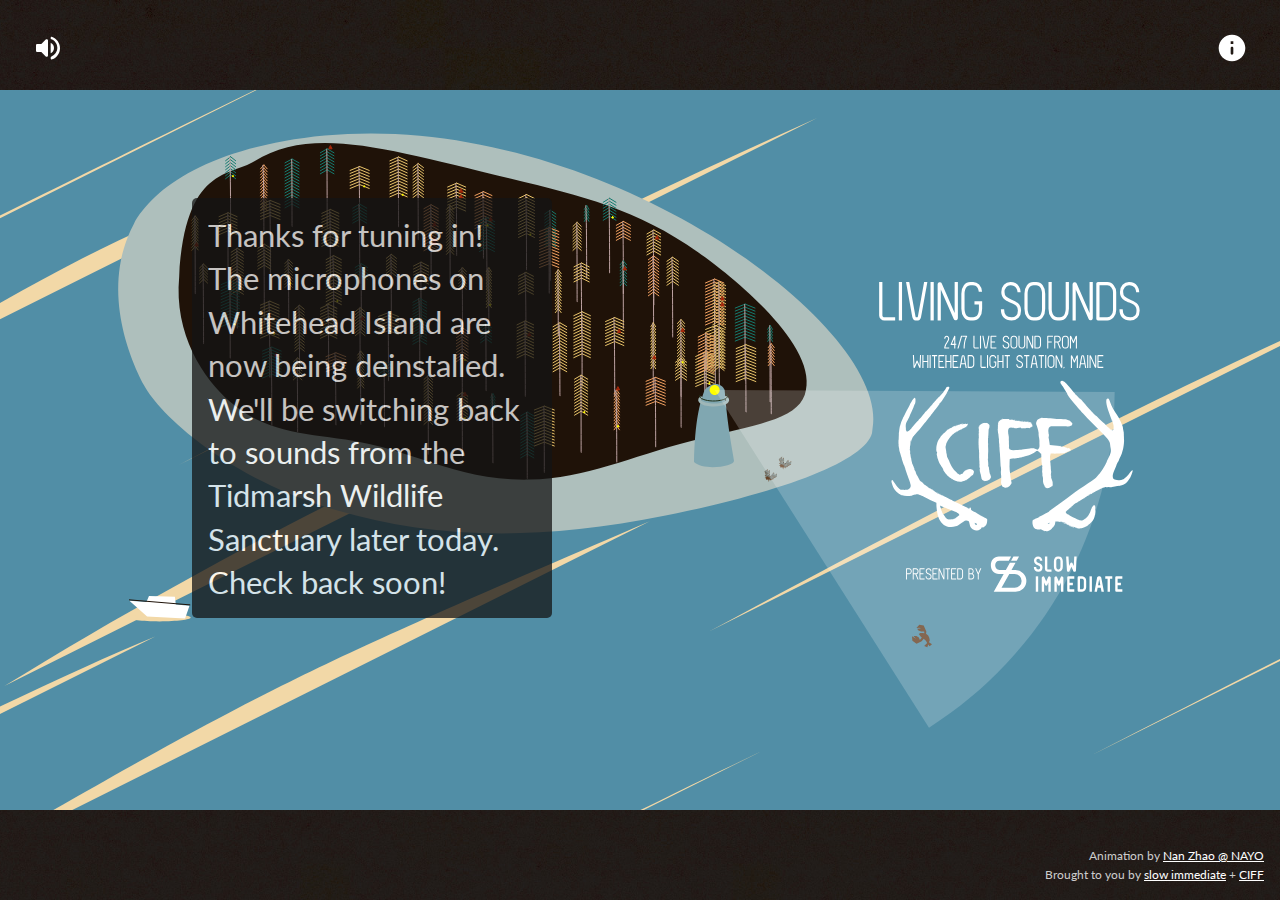
==== commit 28607597: "deinstallation message" ====
--- a/index.html
+++ b/index.html
@@ -23,21 +23,21 @@
     <meta http-equiv="x-ua-compatible" content="ie=edge">
     <meta name="viewport" content="width=device-width, initial-scale=1.0">
     <title>Living Sounds</title>
-    <meta property="og:site_name" content="Living Sounds"/>
-    <meta property="og:title" content="24/7 live sound from a restored wetland"/>
-    <meta property="og:description" content="Live from a restored wetland in Plymouth, MA, mixed from dozens of microphones, it's springtime. Stay tuned for a dawn chorus, a sleepy afternoon, a thunderstorm, a bumble bee, and other chance dramas. Tune in for live musical performances and readings, all mixed into the live sound of nature."/>
-    <meta property="og:image" content="https://livingsounds.earth/img/livingsounds-nayo.jpg">
+    <meta property="og:site_name" content="Living Sounds: Maine Island"/>
+    <meta property="og:title" content="24/7 live sound from a Maine lighthouse island"/>
+    <meta property="og:description" content="Live from a historic lighthouse island in mid-coast Maine, it's the changing tides. Stay tuned for a foggy morning, a passing lobsterboat, an otter family dinner, and other chance dramas."/>
+    <meta property="og:image" content="https://livingsounds.earth/img/livingsounds-island-nayo.png">
     <meta property="og:url" content="https://livingsounds.earth">
-    <meta name="twitter:card" content="https://livingsounds.earth/img/livingsounds-nayo.jpg">
+    <meta name="twitter:card" content="https://livingsounds.earth/img/livingsounds-island-nayo.png">
     <meta property="og:type" content="website"/>
-    <meta name="twitter:image:alt" content="Animated trees, swaying in the wind">
+    <meta name="twitter:image:alt" content="Maine island visual animation designed by Studio NAYO">
 
     <meta name="twitter:card" content="summary_large_image">
     <meta name="twitter:site" content="@livingtidmarsh">
     <meta name="twitter:creator" content="@gershonatron">
-    <meta name="twitter:title" content="Living Sounds: 24/7 live sound from a restored wetland">
-    <meta name="twitter:description" content="Live from a wetland in Plymouth, MA, through dozens of microphones, it's springtime. Stay tuned for a dawn chorus, a sleepy afternoon, a thunderstorm, a bumble bee, and other chance dramas. Tune in for live musical performances and readings, all mixed into the live sound of nature."/>
-    <meta name="twitter:image" content="https://livingsounds.earth/img/livingsounds-nayo.jpg">
+    <meta name="twitter:title" content="Living Sounds: 24/7 live sound from an historic light station in Maine">
+    <meta name="twitter:description" content="Live from a historic lighthouse island in mid-coast Maine, it's the changing tides. Stay tuned for a foggy morning, a passing lobsterboat, an otter family dinner, and other chance dramas."/>
+    <meta name="twitter:image" content="https://livingsounds.earth/img/livingsounds-island-nayo.png">
 
     <link rel="stylesheet" href="css/foundation.css">
     <link rel="stylesheet" href="css/app.css">
@@ -45,44 +45,59 @@
     <script src="js/vendor/jquery.js"></script>
     <script src="js/audio.js"></script>
     <script src="js/preloader.js"></script>
-    <script src="js/sketches/TidmarshForestBath.js"></script>
-    <script src="js/sketches/LivingRings.js"></script>
+    <script src="js/sketches/maine/animation.js"></script>
+    <script src="js/sketches/maine/waveAnimation.js"></script>
+    <script src="js/sketches/maine/forgroundAnimation.js"></script>
+    <script src="js/sketches/maine/treeAnimation.js"></script>
+    <script src="js/sketches/maine/forestData.js"></script>
+    <script src="js/sketches/maine/forestAnimation.js"></script>
+    <script src="js/sketches/maine/birdAnimation.js"></script>
+    <script src="js/sketches/maine/bugAnimation.js"></script>
+    <script src="js/sketches/maine/lighthouseAnimation.js"></script>
+    <script src="js/sketches/maine/islandAnimation.js"></script>
+    <script src="js/sketches/maine/crabAnimation.js"></script>
+    <script src="js/sketches/maine/utility.js"></script>
+    <script>
+      var js_element = document.createElement("script");
+      var d = new Date();
+      var utc = d.getTime() + (d.getTimezoneOffset() * 60000);
+      var nd = new Date(utc + (3600000*(-4)));
+      if( nd.getHours() >= 17){
+        js_element.setAttribute('src', "js/sketches/maine/colorData-night.js")
+      } else{
+        js_element.setAttribute('src', "js/sketches/maine/colorData.js")
+      }
+      var head = document.getElementsByTagName('head')[0];
+      head.appendChild(js_element);
+    </script>
+    <!-- <script src="js/sketches/maine/colorData.js"></script> -->
+    <script src="js/sketches/maine/walkablePath.js"></script>
+    <script src="js/sketches/maine/lobsterAnimation.js"></script>
     <script src="js/app.js"></script>
+
   </head>
   <body>
     <!-- Google Tag Manager (noscript) -->
     <noscript><iframe src="https://www.googletagmanager.com/ns.html?id=GTM-5293RFT" height="0" width="0" style="display:none;visibility:hidden"></iframe></noscript>
     <!-- End Google Tag Manager (noscript) -->
+    <div id="modalLogo">
+      <!-- <img src="img/LS-wide-logo.png" alt="logos"> -->
+    </div>
 
-<!--
-<div class="modalSchedule">
-  <p><span style="font-weight: bold;">Sunday, August 23, 2020</span><br><span style="font-size: 1.2rem;">slow immediate & CURRENTS Present</span></p>
-  <p><span style="font-weight: bold;">7pm EST | <a href="https://www.mattmccorkle.com/" target="_blank">Matt McCorkle</a></span><br>Natural soundscape twists into music and otherworldly sculptures 🐸🌊</p>
-  <p><span style="font-weight: bold;">8pm EST | <a href="https://cwandt.com/" target="_blank">CW&T with Pau & Tree</a></span><br>Bedtime reading with/to/about bugs 🐞🌒</p>
-  <p><span style="font-weight: bold;">8:30pm EST | <a href="http://xxx.tiri.xxx/" target="_blank">Tiri Kananuruk</a> & <a href="https://www.adorevolution.com/" target="_blank">Sebastián Morales</a></span><br>Livestream from the Microworld 🧫🧪</p>
-  <p><span style="font-weight: bold;">9pm EST | <a href="https://pioneerworks.org/residency/tommy-martinez/" target="_blank">Tommy Martinez</a></span><br>Good Evening 🌔🦋</p>
-  <p><span style="font-weight: bold;">10pm EST | <a href="http://www.mariyadimov.com/" target=_blank>Mariya Dimov</a></span><br>Guided Meditation 🧘‍♀️🔮🧘‍♂️</p>
-
-  <p>This evening's program hosted by <a href="https://ger.sh" target="_blank">Gershon</a> & <a href="https://www.xxxxxxxxxinliu.com/" target="_blank">Xin</a> 🐌💨</p>
-</div> 
--->
-
+    <div class="modalSchedule">
+        <h3>
+    Thanks for tuning in! The microphones on Whitehead Island are now being deinstalled. We'll be switching back to sounds from the Tidmarsh Wildlife Sanctuary later today. Check back soon!
+        </h3></div>
     <div class="reveal medium" id="onboardingContainer" data-reveal>
       <div class="grid-container full">
         <div class="grid-x">
           <div class="cell large-12 textContainer">
             <button id="startButton" data-close ><img src="img/start.svg" alt="start listening"></button>
-            <h5 style="padding-top:5rem;">The sound you’re about to hear is live from a restored wetland in Plymouth, MA, mixed from dozens of microphones. Stay tuned for a dawn chorus, a sleepy afternoon, a thunderstorm, a bumble bee, and other chance dramas.</h5>
+            <h5 style="padding-top:5rem;">The sound you’re about to hear is coming to you live from the historic <a href="https://www.whiteheadlightstation.org/" target="_blank">Whitehead Lght Station</a> island in mid-coast Maine. Stay tuned for a foggy morning, a passing lobsterboat, an otter family dinner, and other chance dramas.</h5>
 	    
-<!-- 
-<h5>This evening, August 23, 2020, in collaboration with <a href="https://currentsvirtual.com/" target="_blank">CURRENTS VIRTUAL FESTIVAL 2020</a>, we'll be bringing you an evening program of live music, performance, reading, and meditation that respond to the wetland symphony. We hope to see you here on Living Sounds and on CURRENTS' twitch and facebook channels! 
--->
-		    
-<h5>Check back often, as we'll be hosting live programs of music, performance, reading, and guided meditation that respond to the wetland symphony. Our last event was held in collaboration with the <a href="https://currentsvirtual.com/" target="_blank">CURRENTS VIRTUAL FESTIVAL 2020</a>. If you have any feedback for us, or if you're inspired to contribute to future events, please <a href="https://bit.ly/livingsounds" target="_blank">get in touch</a>. We’re looking for new visuals, live sonic mix-ins, and more. You can always find the link again on the info popup ↗️.</h5>
-            <!-- <p style="font-size:.8rem">PS this is a 🌟sneak peek🌟 on a work in progress, so you might find some bugs (the virtual kind!) here and there. If you find bugs, please <a href="https://bit.ly/livingsounds" target="_blank">let us know</a>. You can always find the link again on the info popup ↗️.</p> -->
-            <br>
-            <img src="img/SI_LO.png" alt="slow immediate and Living Observatory logos" id="SI_LO_logo" height="40%" width="40%">
-            <br>
+<h5>If you're a returning guest, you'll know that our regular programming comes from several dozen microphones on a wetland in Plymouth, MA. But over the next two weeks, invited by the <a href="https://pointsnorthinstitute.org/ciff/" target="_blank">Camden International Film Festival (CIFF)</a> and its parent organization, <a href="https://pointsnorthinstitute.org/" target="_blank">Points North Institute</a>, we are bringing you live sound from the magical <a href="https://www.whiteheadlightstation.org/" target="_blank">Whitehead Island Light Station</a>. This special installation of 4 microphones across the island and 1 underwater hydrophone will run for the duration of the film festival.</h5>
+
+<h5>We frequently host host programs of music, performance, reading, and meditation. If you're inspired to do this on your site or be a part of future events, please <a href="https://bit.ly/livingsounds" target="_blank">get in touch</a>.</h5>
           </div>
         </div>
       </div>
@@ -94,34 +109,23 @@
       <div class="grid-container full">
         <div class="grid-x">
           <div class="cell large-12 textContainer">
-            <h5>The 24/7 live sounds on this site are a mix of dozens of handmade microphones that have been recording for years in the woods and swamps of a recovering
- wetland in Plymouth, Massachusetts, called Tidmarsh. In this time of self-isolation and shelter-in-place, those of us in cities find ourselves cut off from nature when we
- need it most. With Living Sounds, we invite you to join us in a real live restoration symphony.</h5>
-            <p class="infoText">Formerly a large industrial cranberry farm, Tidmarsh was once managed for productivity. Today, the <a href="https://www.massaudubon.
- org/get-outdoors/wildlife-sanctuaries/tidmarsh" target="_blank">Mass Audubon Tidmarsh Wildlife Sanctuary</a> is a restoration wetland in the continual process of
- transformation. Restoration is a change of conditions, new and renewed connections, migration, the flow of clean water.</p>
-            <p class="infoText">Over the last 8 years, a team of MIT researchers led by an innovative documentary media-maker has been recording the arc of change at
- Tidmarsh through dozens of microphones, cameras, and sensors in the air, water, and soil. We call ourselves the <a href="https://livingobservatory.org"
- target="_blank">Living Observatory</a>, and Our aims are to advance the science of ecological restoration, and to find new ways of telling the story of environmental change
- and resilience.</p>
-            <p class="infoText">The visuals on this site were made by different designers inspired by the living sounds. Together, the sights and sounds are here to change
- the conditions of our collective isolations, listening together to the unfolding story of a fragile ecosystem taking root.</p>
+            <h5>The 24/7 live sounds on this site come from 4 microphones and a hydrophone on <a href="https://www.whiteheadlightstation.org/" target="_blank">Whitehead Light Station</a>, an island off the coast of Maine. This year, many of us are cut off from nature and can't get to CIFF, our favorite documentary film festival, in person. With Living Sounds, we invite you to  bring a real live Maine island into your home. You can get here from there.
+           </h5>
+            <p class="infoText">If you're a returning guest, you'll know that our regular programming comes from several dozen microphones on a wetland in Plymouth, MA, called <a href="https://www.livingobservatory.org/" target="_blank">Tidmarsh</a>. We have been recording continuously there for years, and first built Living Sounds to bring the sounds and cycles of nature to a wider public at the beginning of the 2020 pandemic lockdown. This October's special island programming will continue for the duration of the <a href="https://pointsnorthinstitute.org/ciff/" target="_blank">Camden International Film Festival (CIFF)</a>, thanks to an invitation from its parent organization, the <a href="https://pointsnorthinstitute.org/" target="_blank">Points North Institute</a>, along with the gracious support of the historic <a href="https://www.whiteheadlightstation.org/" target="_blank">Whitehead Light Station</a>, which is hosting this installation.
+              
+            <p class="infoText">Living Sounds is brought to you by <a href="https://slowimmediate.com" target="_blank">slow immediate</a>, the creative engineering and art production studio of Xin Liu and Gershon Dublon. The visual animation for Living Sounds: Maine Island was specially commissioned for this event, and was wholly designed and built by <a href="https://www.nayo.info/" target="_blank">NAYO</a>, a Boston-based design and technology studio.</p>
             <div class="socialLinks">
-              <button class="socialButton"><a href="https://www.instagram.com/livingsounds.earth/" target="_blank"><img src="img/social-instagram.svg" alt="Instagram Button"></a></button>
-              <button class="socialButton"><a href="https://www.facebook.com/LivingObservatory/" target="_blank"><img src="img/social-facebook.svg" alt="Facebook Button"></a></button>
-              <button class="socialButton"><a href="https://twitter.com/livingtidmarsh" target="_blank"><img src="img/social-twitter.svg" alt="Twitter Button"></a></button>
+              <button class="socialButton"><a href="https://www.instagram.com/slowimmediate/" target="_blank"><img src="img/social-instagram.svg" alt="Instagram Button"></a></button>
+              <button class="socialButton"><a href="https://twitter.com/slowimmediate" target="_blank"><img src="img/social-twitter.svg" alt="Twitter Button"></a></button>
               <button class="socialButton"><a href="https://bit.ly/livingsounds" target="_blank"><img src="img/social-email.svg" alt="Email list"></a></button>
             </div>
+            <br>
 
             <div id="projectCredits">
               <p>
-                Special 🙏 to:<br>🐞 MIT Media Lab <a href="https://resenv.media.mit.edu" target="_blank">Responsive Environments Group</a>. Want to know more about the research? Check out this <a href="https://apnews.com/458c9358c8074197b90432361aa651f4" target="_blank">report from AP News</a>. Really interested? Have a look at our <a href="https://papers.ger.sh/MaytonDublon-SensoryLandscape-Presence-2018.pdf" target="_blank">journal article</a>.
-                <br>
-                🍃 <a href="https://livingobservatory.org" target="_blank">Living Observatory</a> and its founder, 🐌🎥 <a href="https://en.wikipedia.org/wiki/Glorianna_Davenport" target="_blank">Glorianna Davenport</a>.
-                <br>
-                🦆 <a href="https://nayo.info/tidmarsh" target="_blank">Nan Zhao (NAYO)</a> and 🦉 <a href="https://bdm.cc" target="_blank">Brian Mayton</a>
+                Special thanks to the Whitehead Island Light Station and its intrepid island manager, Gigi Lirot. Thanks to Matt Wall, whose inter-island networking and technical expertise made this special event possible. Want to know more about the research behind this work? Check out this <a href="https://apnews.com/458c9358c8074197b90432361aa651f4" target="_blank">report from AP News</a>. Really interested? Have a look at our <a href="https://papers.ger.sh/MaytonDublon-SensoryLandscape-Presence-2018.pdf" target="_blank">journal article</a>.
               </p>
-              <p>Bugs? Ideas? Appreciation? Get in touch: <a href="https://bit.ly/livingsounds" target="_blank">https://bit.ly/livingsounds</a> or <a href="https://instagram.com/livingsounds.earth" target="_blank">@livingsounds.earth</a>.</p>
+              <p>Bugs? Ideas? Appreciation? Get in touch: <a href="https://bit.ly/livingsounds" target="_blank">https://bit.ly/livingsounds</a> or <a href="https://instagram.com/slowimmediate" target="_blank">@slowimmediate</a>.</p>
 
             </div>
 
@@ -133,15 +137,13 @@
     <div class="homeBody" id="homeBodyApp">
       <div id="sketchContainer" class="lowOpacity"></div>
       <div id="logoContainer">
-        <button onClick="togglePlay()"><img src="img/logo2x.png" alt="Logo" height="100%" width="100%"></button>
+        <!-- <button onClick="togglePlay()"><img src="img/logo2x.png" alt="Logo" height="100%" width="100%"></button> -->
       </div>
       <button id="infoButton" data-open="infoContainer"></button>
       <button id="playButton" onClick="togglePlay()"></button>
-      <button onClick="nextSketch()" id="nextButton"><img src="img/next.svg" alt="Next visual design"></button>
-      <button id="lastButton" onClick="lastSketch()"><img src="img/last.svg" alt="Last visual design"></button>
       <div id="designCredits">
-        <p><span id="designCredit">“Living Sounds” by <a href="https://orcungogus.com/" target="_blank">Orcun Gogus</a>, based on a sketch by <a href="https://generated.space/" target="_blank">Kjetil Golid</a></span><br>
-        Brought to you by <a href="https://slowimmediate.com" target="_blank">slow immediate</a> + <a href="https://livingobservatory.org" target="_blank">Living Observatory</a> | <a href="https://secure.squarespace.com/checkout/donate?donatePageId=579a05bfc534a55fb9b38118" target="_blank">DONATE</a></p>
+        <p><span id="designCredit">Animation by <a href='https://nayo.info' target='_blank'>Nan Zhao @ NAYO</a></span><br>
+        Brought to you by <a href="https://slowimmediate.com" target="_blank">slow immediate</a> + <a href="https://pointsnorthinstitute.org/" target="_blank">CIFF</a> </p>
       </div>
     </div>
   <script src="js/vendor/what-input.js"></script>
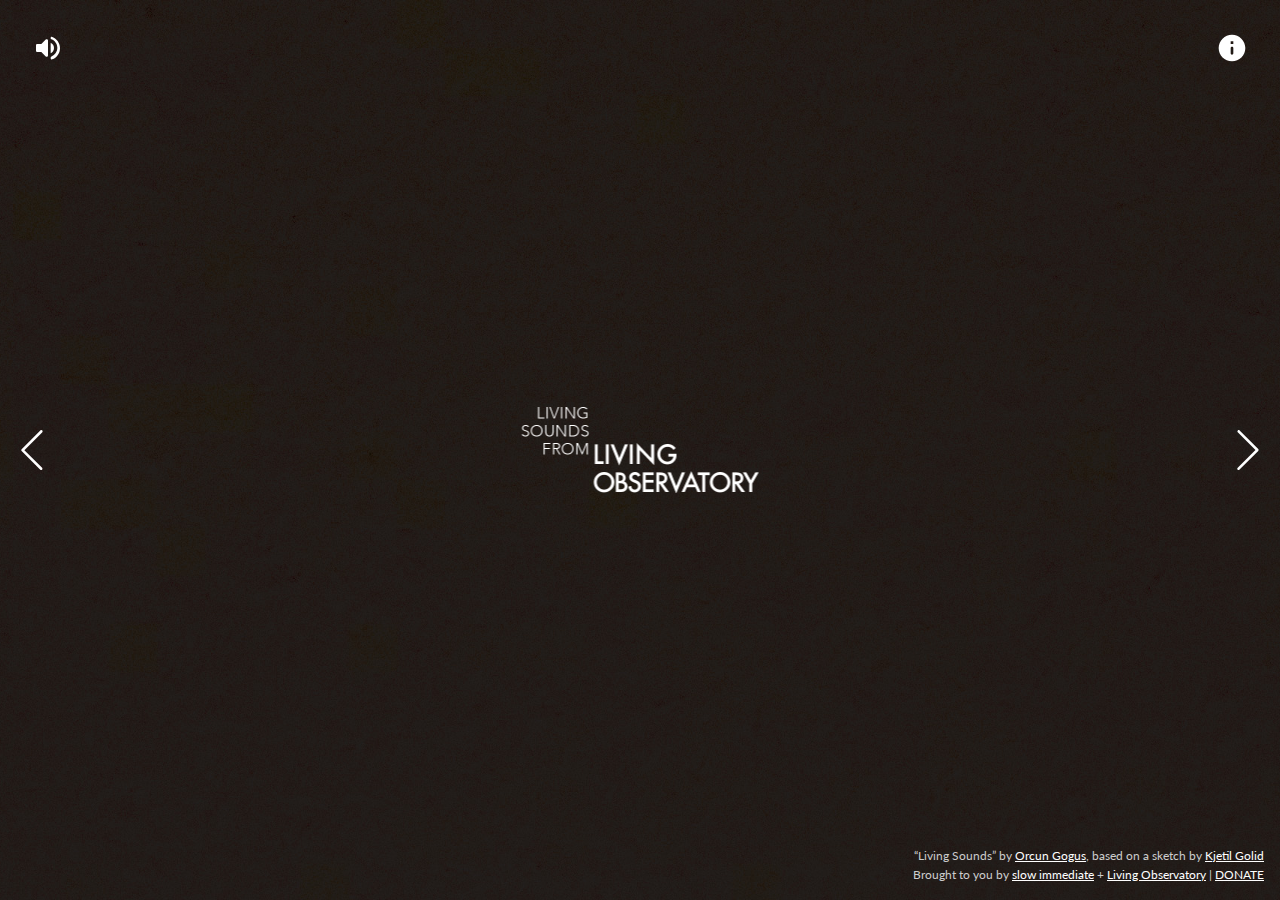
==== commit b85f505b: "new logo, new text for SPRINT" ====
--- a/index.html
+++ b/index.html
@@ -23,21 +23,21 @@
     <meta http-equiv="x-ua-compatible" content="ie=edge">
     <meta name="viewport" content="width=device-width, initial-scale=1.0">
     <title>Living Sounds</title>
-    <meta property="og:site_name" content="Living Sounds: Maine Island"/>
-    <meta property="og:title" content="24/7 live sound from a Maine lighthouse island"/>
-    <meta property="og:description" content="Live from a historic lighthouse island in mid-coast Maine, it's the changing tides. Stay tuned for a foggy morning, a passing lobsterboat, an otter family dinner, and other chance dramas."/>
-    <meta property="og:image" content="https://livingsounds.earth/img/livingsounds-island-nayo.png">
+    <meta property="og:site_name" content="Living Sounds"/>
+    <meta property="og:title" content="24/7 live sound from a restored wetland"/>
+    <meta property="og:description" content="Live from a restored wetland in Plymouth, MA, mixed from dozens of microphones, it's springtime. Stay tuned for a dawn chorus, a sleepy afternoon, a thunderstorm, a bumble bee, and other chance dramas. Tune in for live musical performances and readings, all mixed into the live sound of nature."/>
+    <meta property="og:image" content="https://livingsounds.earth/img/livingsounds-nayo.jpg">
     <meta property="og:url" content="https://livingsounds.earth">
-    <meta name="twitter:card" content="https://livingsounds.earth/img/livingsounds-island-nayo.png">
+    <meta name="twitter:card" content="https://livingsounds.earth/img/livingsounds-nayo.jpg">
     <meta property="og:type" content="website"/>
-    <meta name="twitter:image:alt" content="Maine island visual animation designed by Studio NAYO">
+    <meta name="twitter:image:alt" content="Animated trees, swaying in the wind">
 
     <meta name="twitter:card" content="summary_large_image">
     <meta name="twitter:site" content="@livingtidmarsh">
     <meta name="twitter:creator" content="@gershonatron">
-    <meta name="twitter:title" content="Living Sounds: 24/7 live sound from an historic light station in Maine">
-    <meta name="twitter:description" content="Live from a historic lighthouse island in mid-coast Maine, it's the changing tides. Stay tuned for a foggy morning, a passing lobsterboat, an otter family dinner, and other chance dramas."/>
-    <meta name="twitter:image" content="https://livingsounds.earth/img/livingsounds-island-nayo.png">
+    <meta name="twitter:title" content="Living Sounds: 24/7 live sound from a restored wetland">
+    <meta name="twitter:description" content="Live from a wetland in Plymouth, MA, through dozens of microphones, it's springtime. Stay tuned for a dawn chorus, a sleepy afternoon, a thunderstorm, a bumble bee, and other chance dramas. Tune in for live musical performances and readings, all mixed into the live sound of nature."/>
+    <meta name="twitter:image" content="https://livingsounds.earth/img/livingsounds-nayo.jpg">
 
     <link rel="stylesheet" href="css/foundation.css">
     <link rel="stylesheet" href="css/app.css">
@@ -45,59 +45,46 @@
     <script src="js/vendor/jquery.js"></script>
     <script src="js/audio.js"></script>
     <script src="js/preloader.js"></script>
-    <script src="js/sketches/maine/animation.js"></script>
-    <script src="js/sketches/maine/waveAnimation.js"></script>
-    <script src="js/sketches/maine/forgroundAnimation.js"></script>
-    <script src="js/sketches/maine/treeAnimation.js"></script>
-    <script src="js/sketches/maine/forestData.js"></script>
-    <script src="js/sketches/maine/forestAnimation.js"></script>
-    <script src="js/sketches/maine/birdAnimation.js"></script>
-    <script src="js/sketches/maine/bugAnimation.js"></script>
-    <script src="js/sketches/maine/lighthouseAnimation.js"></script>
-    <script src="js/sketches/maine/islandAnimation.js"></script>
-    <script src="js/sketches/maine/crabAnimation.js"></script>
-    <script src="js/sketches/maine/utility.js"></script>
-    <script>
-      var js_element = document.createElement("script");
-      var d = new Date();
-      var utc = d.getTime() + (d.getTimezoneOffset() * 60000);
-      var nd = new Date(utc + (3600000*(-4)));
-      if( nd.getHours() >= 17){
-        js_element.setAttribute('src', "js/sketches/maine/colorData-night.js")
-      } else{
-        js_element.setAttribute('src', "js/sketches/maine/colorData.js")
-      }
-      var head = document.getElementsByTagName('head')[0];
-      head.appendChild(js_element);
-    </script>
-    <!-- <script src="js/sketches/maine/colorData.js"></script> -->
-    <script src="js/sketches/maine/walkablePath.js"></script>
-    <script src="js/sketches/maine/lobsterAnimation.js"></script>
+    <script src="js/sketches/TidmarshForestBath.js"></script>
+    <script src="js/sketches/LivingRings.js"></script>
     <script src="js/app.js"></script>
-
   </head>
   <body>
     <!-- Google Tag Manager (noscript) -->
     <noscript><iframe src="https://www.googletagmanager.com/ns.html?id=GTM-5293RFT" height="0" width="0" style="display:none;visibility:hidden"></iframe></noscript>
     <!-- End Google Tag Manager (noscript) -->
-    <div id="modalLogo">
-      <!-- <img src="img/LS-wide-logo.png" alt="logos"> -->
-    </div>
 
-    <div class="modalSchedule">
-        <h3>
-    Thanks for tuning in! The microphones on Whitehead Island are now being deinstalled. We'll be switching back to sounds from the Tidmarsh Wildlife Sanctuary later today. Check back soon!
-        </h3></div>
+<!--
+<div class="modalSchedule">
+  <p><span style="font-weight: bold;">Sunday, August 23, 2020</span><br><span style="font-size: 1.2rem;">slow immediate & CURRENTS Present</span></p>
+  <p><span style="font-weight: bold;">7pm EST | <a href="https://www.mattmccorkle.com/" target="_blank">Matt McCorkle</a></span><br>Natural soundscape twists into music and otherworldly sculptures 🐸🌊</p>
+  <p><span style="font-weight: bold;">8pm EST | <a href="https://cwandt.com/" target="_blank">CW&T with Pau & Tree</a></span><br>Bedtime reading with/to/about bugs 🐞🌒</p>
+  <p><span style="font-weight: bold;">8:30pm EST | <a href="http://xxx.tiri.xxx/" target="_blank">Tiri Kananuruk</a> & <a href="https://www.adorevolution.com/" target="_blank">Sebastián Morales</a></span><br>Livestream from the Microworld 🧫🧪</p>
+  <p><span style="font-weight: bold;">9pm EST | <a href="https://pioneerworks.org/residency/tommy-martinez/" target="_blank">Tommy Martinez</a></span><br>Good Evening 🌔🦋</p>
+  <p><span style="font-weight: bold;">10pm EST | <a href="http://www.mariyadimov.com/" target=_blank>Mariya Dimov</a></span><br>Guided Meditation 🧘‍♀️🔮🧘‍♂️</p>
+
+  <p>This evening's program hosted by <a href="https://ger.sh" target="_blank">Gershon</a> & <a href="https://www.xxxxxxxxxinliu.com/" target="_blank">Xin</a> 🐌💨</p>
+</div> 
+-->
+
     <div class="reveal medium" id="onboardingContainer" data-reveal>
       <div class="grid-container full">
         <div class="grid-x">
           <div class="cell large-12 textContainer">
             <button id="startButton" data-close ><img src="img/start.svg" alt="start listening"></button>
-            <h5 style="padding-top:5rem;">The sound you’re about to hear is coming to you live from the historic <a href="https://www.whiteheadlightstation.org/" target="_blank">Whitehead Lght Station</a> island in mid-coast Maine. Stay tuned for a foggy morning, a passing lobsterboat, an otter family dinner, and other chance dramas.</h5>
+            <h5 style="padding-top:5rem;">The sound you’re about to hear is live from a restored wetland in Plymouth, MA, mixed from dozens of microphones. Stay tuned for a dawn chorus, a sleepy afternoon, a thunderstorm, a bumble bee, and other chance dramas. Special welcome to visitors from the <a href="https://www.sprintmilano.org/contents" target="_blank">SPRINT Milano Book Salon</a>. Benvenuti a tutti!</h5>
 	    
-<h5>If you're a returning guest, you'll know that our regular programming comes from several dozen microphones on a wetland in Plymouth, MA. But over the next two weeks, invited by the <a href="https://pointsnorthinstitute.org/ciff/" target="_blank">Camden International Film Festival (CIFF)</a> and its parent organization, <a href="https://pointsnorthinstitute.org/" target="_blank">Points North Institute</a>, we are bringing you live sound from the magical <a href="https://www.whiteheadlightstation.org/" target="_blank">Whitehead Island Light Station</a>. This special installation of 4 microphones across the island and 1 underwater hydrophone will run for the duration of the film festival.</h5>
-
-<h5>We frequently host host programs of music, performance, reading, and meditation. If you're inspired to do this on your site or be a part of future events, please <a href="https://bit.ly/livingsounds" target="_blank">get in touch</a>.</h5>
+<!-- 
+<h5>This evening, August 23, 2020, in collaboration with <a href="https://currentsvirtual.com/" target="_blank">CURRENTS VIRTUAL FESTIVAL 2020</a>, we'll be bringing you an evening program of live music, performance, reading, and meditation that respond to the wetland symphony. We hope to see you here on Living Sounds and on CURRENTS' twitch and facebook channels! 
+-->
+		    
+<p>We frequently host live special programs. Recent events include Living Sounds: Island Edition, presented <a href="https://twitter.com/CamdenIFF/status/1312882340809641988?s=20" target="_blank"> with the Points North Institute</a>. For that event, we installed microphones on Whitehead Light Station, an historic lighthouse island in Maine. Earlier this year we presented an evening of  of music, performance, reading, and guided meditation at <a href="https://currentsvirtual.com/" target="_blank">CURRENTS 2020</a>. </p>
+  
+  <p>Enjoying Living Sounds? Please <a href="https://bit.ly/livingsounds" target="_blank">get in touch</a>! You can always find the link again on the info popup ↗️.</p>
+            <!-- <p style="font-size:.8rem">PS this is a 🌟sneak peek🌟 on a work in progress, so you might find some bugs (the virtual kind!) here and there. If you find bugs, please <a href="https://bit.ly/livingsounds" target="_blank">let us know</a>. You can always find the link again on the info popup ↗️.</p> -->
+            <br>
+            <img src="img/SI_pol_X_LO.png" alt="slow immediate and Living Observatory logos" id="SI_LO_logo">
+            <br>
           </div>
         </div>
       </div>
@@ -109,23 +96,34 @@
       <div class="grid-container full">
         <div class="grid-x">
           <div class="cell large-12 textContainer">
-            <h5>The 24/7 live sounds on this site come from 4 microphones and a hydrophone on <a href="https://www.whiteheadlightstation.org/" target="_blank">Whitehead Light Station</a>, an island off the coast of Maine. This year, many of us are cut off from nature and can't get to CIFF, our favorite documentary film festival, in person. With Living Sounds, we invite you to  bring a real live Maine island into your home. You can get here from there.
-           </h5>
-            <p class="infoText">If you're a returning guest, you'll know that our regular programming comes from several dozen microphones on a wetland in Plymouth, MA, called <a href="https://www.livingobservatory.org/" target="_blank">Tidmarsh</a>. We have been recording continuously there for years, and first built Living Sounds to bring the sounds and cycles of nature to a wider public at the beginning of the 2020 pandemic lockdown. This October's special island programming will continue for the duration of the <a href="https://pointsnorthinstitute.org/ciff/" target="_blank">Camden International Film Festival (CIFF)</a>, thanks to an invitation from its parent organization, the <a href="https://pointsnorthinstitute.org/" target="_blank">Points North Institute</a>, along with the gracious support of the historic <a href="https://www.whiteheadlightstation.org/" target="_blank">Whitehead Light Station</a>, which is hosting this installation.
-              
-            <p class="infoText">Living Sounds is brought to you by <a href="https://slowimmediate.com" target="_blank">slow immediate</a>, the creative engineering and art production studio of Xin Liu and Gershon Dublon. The visual animation for Living Sounds: Maine Island was specially commissioned for this event, and was wholly designed and built by <a href="https://www.nayo.info/" target="_blank">NAYO</a>, a Boston-based design and technology studio.</p>
+            <h5>The 24/7 live sounds on this site are a mix of dozens of handmade microphones that have been recording for years in the woods and swamps of a recovering
+ wetland in Plymouth, Massachusetts, called Tidmarsh. In this time of self-isolation and shelter-in-place, those of us in cities find ourselves cut off from nature when we
+ need it most. With Living Sounds, we invite you to join us in a real live restoration symphony.</h5>
+            <p class="infoText">Formerly a large industrial cranberry farm, Tidmarsh was once managed for productivity. Today, the <a href="https://www.massaudubon.
+ org/get-outdoors/wildlife-sanctuaries/tidmarsh" target="_blank">Mass Audubon Tidmarsh Wildlife Sanctuary</a> is a restoration wetland in the continual process of
+ transformation. Restoration is a change of conditions, new and renewed connections, migration, the flow of clean water.</p>
+            <p class="infoText">Over the last 8 years, a team of MIT researchers led by an innovative documentary media-maker has been recording the arc of change at
+ Tidmarsh through dozens of microphones, cameras, and sensors in the air, water, and soil. We call ourselves the <a href="https://livingobservatory.org"
+ target="_blank">Living Observatory</a>, and Our aims are to advance the science of ecological restoration, and to find new ways of telling the story of environmental change
+ and resilience.</p>
+            <p class="infoText">The visuals on this site were made by different designers inspired by the living sounds. Together, the sights and sounds are here to change
+ the conditions of our collective isolations, listening together to the unfolding story of a fragile ecosystem taking root.</p>
             <div class="socialLinks">
-              <button class="socialButton"><a href="https://www.instagram.com/slowimmediate/" target="_blank"><img src="img/social-instagram.svg" alt="Instagram Button"></a></button>
-              <button class="socialButton"><a href="https://twitter.com/slowimmediate" target="_blank"><img src="img/social-twitter.svg" alt="Twitter Button"></a></button>
+              <button class="socialButton"><a href="https://www.instagram.com/livingsounds.earth/" target="_blank"><img src="img/social-instagram.svg" alt="Instagram Button"></a></button>
+              <button class="socialButton"><a href="https://www.facebook.com/LivingObservatory/" target="_blank"><img src="img/social-facebook.svg" alt="Facebook Button"></a></button>
+              <button class="socialButton"><a href="https://twitter.com/livingtidmarsh" target="_blank"><img src="img/social-twitter.svg" alt="Twitter Button"></a></button>
               <button class="socialButton"><a href="https://bit.ly/livingsounds" target="_blank"><img src="img/social-email.svg" alt="Email list"></a></button>
             </div>
-            <br>
 
             <div id="projectCredits">
               <p>
-                Special thanks to the Whitehead Island Light Station and its intrepid island manager, Gigi Lirot. Thanks to Matt Wall, whose inter-island networking and technical expertise made this special event possible. Want to know more about the research behind this work? Check out this <a href="https://apnews.com/458c9358c8074197b90432361aa651f4" target="_blank">report from AP News</a>. Really interested? Have a look at our <a href="https://papers.ger.sh/MaytonDublon-SensoryLandscape-Presence-2018.pdf" target="_blank">journal article</a>.
+                Special 🙏 to:<br>🐞 MIT Media Lab <a href="https://resenv.media.mit.edu" target="_blank">Responsive Environments Group</a>. Want to know more about the research? Check out this <a href="https://apnews.com/458c9358c8074197b90432361aa651f4" target="_blank">report from AP News</a>. Really interested? Have a look at our <a href="https://papers.ger.sh/MaytonDublon-SensoryLandscape-Presence-2018.pdf" target="_blank">journal article</a>.
+                <br>
+                🍃 <a href="https://livingobservatory.org" target="_blank">Living Observatory</a> and its founder, 🐌🎥 <a href="https://en.wikipedia.org/wiki/Glorianna_Davenport" target="_blank">Glorianna Davenport</a>.
+                <br>
+                🦆 <a href="https://nayo.info/tidmarsh" target="_blank">Nan Zhao (NAYO)</a> and 🦉 <a href="https://bdm.cc" target="_blank">Brian Mayton</a>
               </p>
-              <p>Bugs? Ideas? Appreciation? Get in touch: <a href="https://bit.ly/livingsounds" target="_blank">https://bit.ly/livingsounds</a> or <a href="https://instagram.com/slowimmediate" target="_blank">@slowimmediate</a>.</p>
+              <p>Bugs? Ideas? Appreciation? Get in touch: <a href="https://bit.ly/livingsounds" target="_blank">https://bit.ly/livingsounds</a> or <a href="https://instagram.com/livingsounds.earth" target="_blank">@livingsounds.earth</a>.</p>
 
             </div>
 
@@ -137,13 +135,15 @@
     <div class="homeBody" id="homeBodyApp">
       <div id="sketchContainer" class="lowOpacity"></div>
       <div id="logoContainer">
-        <!-- <button onClick="togglePlay()"><img src="img/logo2x.png" alt="Logo" height="100%" width="100%"></button> -->
+        <button onClick="togglePlay()"><img src="img/logo2x.png" alt="Logo" height="100%" width="100%"></button>
       </div>
       <button id="infoButton" data-open="infoContainer"></button>
       <button id="playButton" onClick="togglePlay()"></button>
+      <button onClick="nextSketch()" id="nextButton"><img src="img/next.svg" alt="Next visual design"></button>
+      <button id="lastButton" onClick="lastSketch()"><img src="img/last.svg" alt="Last visual design"></button>
       <div id="designCredits">
-        <p><span id="designCredit">Animation by <a href='https://nayo.info' target='_blank'>Nan Zhao @ NAYO</a></span><br>
-        Brought to you by <a href="https://slowimmediate.com" target="_blank">slow immediate</a> + <a href="https://pointsnorthinstitute.org/" target="_blank">CIFF</a> </p>
+        <p><span id="designCredit">“Living Sounds” by <a href="https://orcungogus.com/" target="_blank">Orcun Gogus</a>, based on a sketch by <a href="https://generated.space/" target="_blank">Kjetil Golid</a></span><br>
+        Brought to you by <a href="https://slowimmediate.com" target="_blank">slow immediate</a> + <a href="https://livingobservatory.org" target="_blank">Living Observatory</a> | <a href="https://secure.squarespace.com/checkout/donate?donatePageId=579a05bfc534a55fb9b38118" target="_blank">DONATE</a></p>
       </div>
     </div>
   <script src="js/vendor/what-input.js"></script>
--- a/css/app.css
+++ b/css/app.css
@@ -19,24 +19,6 @@
     font-size: .8rem;
 }
 
-#modalLogo {
-    /* text-align: left; */
-    /* width: 285px;
-	height: 331px; */
-	background-size: contain;
-    /* line-height: 200px; */
-    position: fixed;
-    top: 30%; 
-	right: 10%;
-	background-image: url("../img/LS-wide-logo.svg" );
-	background-repeat: no-repeat;
-	width: 285px;
-    height: 331px;
-	/* padding-top: 25%; */
-	 /* (img-height / img-width * container-width) */
-    z-index: 11;
-}
-
 .homeBody {
 	width: 100vw;
 	height: 100vh;
@@ -290,7 +272,7 @@
 	 display: block;
 	 margin-left: auto;
 	 margin-right: auto;
-	 width: 50%;
+	 width: 80%;
  }
 
  button:hover, a:hover{
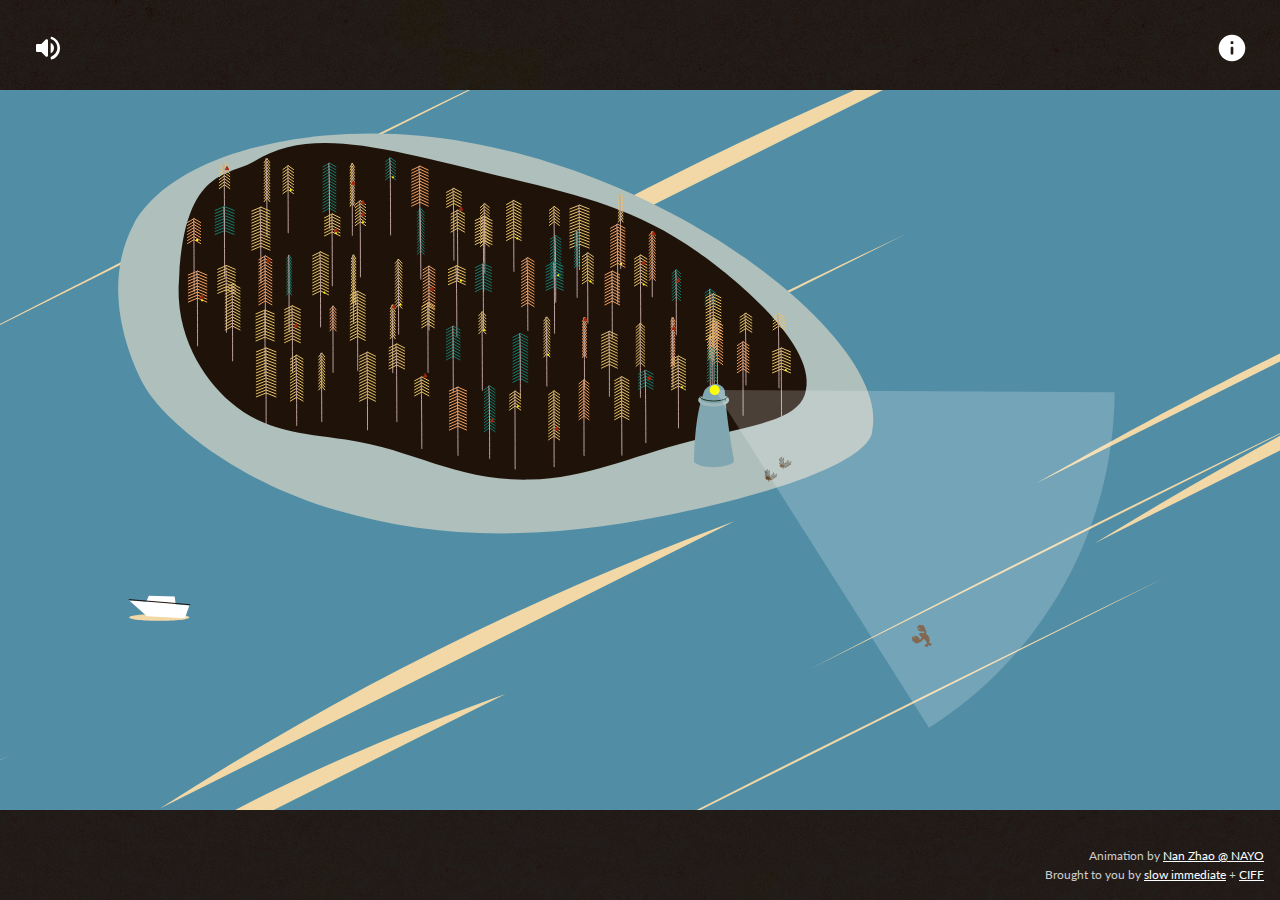
==== commit e59e3743: "removed goodbye panel overlay" ====
--- a/index.html
+++ b/index.html
@@ -23,21 +23,21 @@
     <meta http-equiv="x-ua-compatible" content="ie=edge">
     <meta name="viewport" content="width=device-width, initial-scale=1.0">
     <title>Living Sounds</title>
-    <meta property="og:site_name" content="Living Sounds"/>
-    <meta property="og:title" content="24/7 live sound from a restored wetland"/>
-    <meta property="og:description" content="Live from a restored wetland in Plymouth, MA, mixed from dozens of microphones, it's springtime. Stay tuned for a dawn chorus, a sleepy afternoon, a thunderstorm, a bumble bee, and other chance dramas. Tune in for live musical performances and readings, all mixed into the live sound of nature."/>
-    <meta property="og:image" content="https://livingsounds.earth/img/livingsounds-nayo.jpg">
+    <meta property="og:site_name" content="Living Sounds: Maine Island"/>
+    <meta property="og:title" content="24/7 live sound from a Maine lighthouse island"/>
+    <meta property="og:description" content="Live from a historic lighthouse island in mid-coast Maine, it's the changing tides. Stay tuned for a foggy morning, a passing lobsterboat, an otter family dinner, and other chance dramas."/>
+    <meta property="og:image" content="https://livingsounds.earth/img/livingsounds-island-nayo.png">
     <meta property="og:url" content="https://livingsounds.earth">
-    <meta name="twitter:card" content="https://livingsounds.earth/img/livingsounds-nayo.jpg">
+    <meta name="twitter:card" content="https://livingsounds.earth/img/livingsounds-island-nayo.png">
     <meta property="og:type" content="website"/>
-    <meta name="twitter:image:alt" content="Animated trees, swaying in the wind">
+    <meta name="twitter:image:alt" content="Maine island visual animation designed by Studio NAYO">
 
     <meta name="twitter:card" content="summary_large_image">
     <meta name="twitter:site" content="@livingtidmarsh">
     <meta name="twitter:creator" content="@gershonatron">
-    <meta name="twitter:title" content="Living Sounds: 24/7 live sound from a restored wetland">
-    <meta name="twitter:description" content="Live from a wetland in Plymouth, MA, through dozens of microphones, it's springtime. Stay tuned for a dawn chorus, a sleepy afternoon, a thunderstorm, a bumble bee, and other chance dramas. Tune in for live musical performances and readings, all mixed into the live sound of nature."/>
-    <meta name="twitter:image" content="https://livingsounds.earth/img/livingsounds-nayo.jpg">
+    <meta name="twitter:title" content="Living Sounds: 24/7 live sound from an historic light station in Maine">
+    <meta name="twitter:description" content="Live from a historic lighthouse island in mid-coast Maine, it's the changing tides. Stay tuned for a foggy morning, a passing lobsterboat, an otter family dinner, and other chance dramas."/>
+    <meta name="twitter:image" content="https://livingsounds.earth/img/livingsounds-island-nayo.png">
 
     <link rel="stylesheet" href="css/foundation.css">
     <link rel="stylesheet" href="css/app.css">
@@ -45,46 +45,59 @@
     <script src="js/vendor/jquery.js"></script>
     <script src="js/audio.js"></script>
     <script src="js/preloader.js"></script>
-    <script src="js/sketches/TidmarshForestBath.js"></script>
-    <script src="js/sketches/LivingRings.js"></script>
+    <script src="js/sketches/maine/animation.js"></script>
+    <script src="js/sketches/maine/waveAnimation.js"></script>
+    <script src="js/sketches/maine/forgroundAnimation.js"></script>
+    <script src="js/sketches/maine/treeAnimation.js"></script>
+    <script src="js/sketches/maine/forestData.js"></script>
+    <script src="js/sketches/maine/forestAnimation.js"></script>
+    <script src="js/sketches/maine/birdAnimation.js"></script>
+    <script src="js/sketches/maine/bugAnimation.js"></script>
+    <script src="js/sketches/maine/lighthouseAnimation.js"></script>
+    <script src="js/sketches/maine/islandAnimation.js"></script>
+    <script src="js/sketches/maine/crabAnimation.js"></script>
+    <script src="js/sketches/maine/utility.js"></script>
+    <script>
+      var js_element = document.createElement("script");
+      var d = new Date();
+      var utc = d.getTime() + (d.getTimezoneOffset() * 60000);
+      var nd = new Date(utc + (3600000*(-4)));
+      if( nd.getHours() >= 17){
+        js_element.setAttribute('src', "js/sketches/maine/colorData-night.js")
+      } else{
+        js_element.setAttribute('src', "js/sketches/maine/colorData.js")
+      }
+      var head = document.getElementsByTagName('head')[0];
+      head.appendChild(js_element);
+    </script>
+    <!-- <script src="js/sketches/maine/colorData.js"></script> -->
+    <script src="js/sketches/maine/walkablePath.js"></script>
+    <script src="js/sketches/maine/lobsterAnimation.js"></script>
     <script src="js/app.js"></script>
+
   </head>
   <body>
     <!-- Google Tag Manager (noscript) -->
     <noscript><iframe src="https://www.googletagmanager.com/ns.html?id=GTM-5293RFT" height="0" width="0" style="display:none;visibility:hidden"></iframe></noscript>
     <!-- End Google Tag Manager (noscript) -->
+    <div id="modalLogo">
+      <!-- <img src="img/LS-wide-logo.png" alt="logos"> -->
+    </div>
 
-<!--
-<div class="modalSchedule">
-  <p><span style="font-weight: bold;">Sunday, August 23, 2020</span><br><span style="font-size: 1.2rem;">slow immediate & CURRENTS Present</span></p>
-  <p><span style="font-weight: bold;">7pm EST | <a href="https://www.mattmccorkle.com/" target="_blank">Matt McCorkle</a></span><br>Natural soundscape twists into music and otherworldly sculptures 🐸🌊</p>
-  <p><span style="font-weight: bold;">8pm EST | <a href="https://cwandt.com/" target="_blank">CW&T with Pau & Tree</a></span><br>Bedtime reading with/to/about bugs 🐞🌒</p>
-  <p><span style="font-weight: bold;">8:30pm EST | <a href="http://xxx.tiri.xxx/" target="_blank">Tiri Kananuruk</a> & <a href="https://www.adorevolution.com/" target="_blank">Sebastián Morales</a></span><br>Livestream from the Microworld 🧫🧪</p>
-  <p><span style="font-weight: bold;">9pm EST | <a href="https://pioneerworks.org/residency/tommy-martinez/" target="_blank">Tommy Martinez</a></span><br>Good Evening 🌔🦋</p>
-  <p><span style="font-weight: bold;">10pm EST | <a href="http://www.mariyadimov.com/" target=_blank>Mariya Dimov</a></span><br>Guided Meditation 🧘‍♀️🔮🧘‍♂️</p>
-
-  <p>This evening's program hosted by <a href="https://ger.sh" target="_blank">Gershon</a> & <a href="https://www.xxxxxxxxxinliu.com/" target="_blank">Xin</a> 🐌💨</p>
-</div> 
--->
-
+    <!--<div class="modalSchedule">
+        <h3>
+    Thanks for tuning in! The microphones on Whitehead Island are now being deinstalled. We'll be switching back to sounds from the Tidmarsh Wildlife Sanctuary later today. Check back soon!
+    </h3></div> --!>
     <div class="reveal medium" id="onboardingContainer" data-reveal>
       <div class="grid-container full">
         <div class="grid-x">
           <div class="cell large-12 textContainer">
             <button id="startButton" data-close ><img src="img/start.svg" alt="start listening"></button>
-            <h5 style="padding-top:5rem;">The sound you’re about to hear is live from a restored wetland in Plymouth, MA, mixed from dozens of microphones. Stay tuned for a dawn chorus, a sleepy afternoon, a thunderstorm, a bumble bee, and other chance dramas. Special welcome to visitors from the <a href="https://www.sprintmilano.org/contents" target="_blank">SPRINT Milano Book Salon</a>. Benvenuti a tutti!</h5>
+            <h5 style="padding-top:5rem;">The sound you’re about to hear is coming to you live from the historic <a href="https://www.whiteheadlightstation.org/" target="_blank">Whitehead Lght Station</a> island in mid-coast Maine. Stay tuned for a foggy morning, a passing lobsterboat, an otter family dinner, and other chance dramas.</h5>
 	    
-<!-- 
-<h5>This evening, August 23, 2020, in collaboration with <a href="https://currentsvirtual.com/" target="_blank">CURRENTS VIRTUAL FESTIVAL 2020</a>, we'll be bringing you an evening program of live music, performance, reading, and meditation that respond to the wetland symphony. We hope to see you here on Living Sounds and on CURRENTS' twitch and facebook channels! 
--->
-		    
-<p>We frequently host live special programs. Recent events include Living Sounds: Island Edition, presented <a href="https://twitter.com/CamdenIFF/status/1312882340809641988?s=20" target="_blank"> with the Points North Institute</a>. For that event, we installed microphones on Whitehead Light Station, an historic lighthouse island in Maine. Earlier this year we presented an evening of  of music, performance, reading, and guided meditation at <a href="https://currentsvirtual.com/" target="_blank">CURRENTS 2020</a>. </p>
-  
-  <p>Enjoying Living Sounds? Please <a href="https://bit.ly/livingsounds" target="_blank">get in touch</a>! You can always find the link again on the info popup ↗️.</p>
-            <!-- <p style="font-size:.8rem">PS this is a 🌟sneak peek🌟 on a work in progress, so you might find some bugs (the virtual kind!) here and there. If you find bugs, please <a href="https://bit.ly/livingsounds" target="_blank">let us know</a>. You can always find the link again on the info popup ↗️.</p> -->
-            <br>
-            <img src="img/SI_pol_X_LO.png" alt="slow immediate and Living Observatory logos" id="SI_LO_logo">
-            <br>
+<h5>If you're a returning guest, you'll know that our regular programming comes from several dozen microphones on a wetland in Plymouth, MA. But over the next two weeks, invited by the <a href="https://pointsnorthinstitute.org/ciff/" target="_blank">Camden International Film Festival (CIFF)</a> and its parent organization, <a href="https://pointsnorthinstitute.org/" target="_blank">Points North Institute</a>, we are bringing you live sound from the magical <a href="https://www.whiteheadlightstation.org/" target="_blank">Whitehead Island Light Station</a>. This special installation of 4 microphones across the island and 1 underwater hydrophone will run for the duration of the film festival.</h5>
+
+<h5>We frequently host host programs of music, performance, reading, and meditation. If you're inspired to do this on your site or be a part of future events, please <a href="https://bit.ly/livingsounds" target="_blank">get in touch</a>.</h5>
           </div>
         </div>
       </div>
@@ -96,34 +109,23 @@
       <div class="grid-container full">
         <div class="grid-x">
           <div class="cell large-12 textContainer">
-            <h5>The 24/7 live sounds on this site are a mix of dozens of handmade microphones that have been recording for years in the woods and swamps of a recovering
- wetland in Plymouth, Massachusetts, called Tidmarsh. In this time of self-isolation and shelter-in-place, those of us in cities find ourselves cut off from nature when we
- need it most. With Living Sounds, we invite you to join us in a real live restoration symphony.</h5>
-            <p class="infoText">Formerly a large industrial cranberry farm, Tidmarsh was once managed for productivity. Today, the <a href="https://www.massaudubon.
- org/get-outdoors/wildlife-sanctuaries/tidmarsh" target="_blank">Mass Audubon Tidmarsh Wildlife Sanctuary</a> is a restoration wetland in the continual process of
- transformation. Restoration is a change of conditions, new and renewed connections, migration, the flow of clean water.</p>
-            <p class="infoText">Over the last 8 years, a team of MIT researchers led by an innovative documentary media-maker has been recording the arc of change at
- Tidmarsh through dozens of microphones, cameras, and sensors in the air, water, and soil. We call ourselves the <a href="https://livingobservatory.org"
- target="_blank">Living Observatory</a>, and Our aims are to advance the science of ecological restoration, and to find new ways of telling the story of environmental change
- and resilience.</p>
-            <p class="infoText">The visuals on this site were made by different designers inspired by the living sounds. Together, the sights and sounds are here to change
- the conditions of our collective isolations, listening together to the unfolding story of a fragile ecosystem taking root.</p>
+            <h5>The 24/7 live sounds on this site come from 4 microphones and a hydrophone on <a href="https://www.whiteheadlightstation.org/" target="_blank">Whitehead Light Station</a>, an island off the coast of Maine. This year, many of us are cut off from nature and can't get to CIFF, our favorite documentary film festival, in person. With Living Sounds, we invite you to  bring a real live Maine island into your home. You can get here from there.
+           </h5>
+            <p class="infoText">If you're a returning guest, you'll know that our regular programming comes from several dozen microphones on a wetland in Plymouth, MA, called <a href="https://www.livingobservatory.org/" target="_blank">Tidmarsh</a>. We have been recording continuously there for years, and first built Living Sounds to bring the sounds and cycles of nature to a wider public at the beginning of the 2020 pandemic lockdown. This October's special island programming will continue for the duration of the <a href="https://pointsnorthinstitute.org/ciff/" target="_blank">Camden International Film Festival (CIFF)</a>, thanks to an invitation from its parent organization, the <a href="https://pointsnorthinstitute.org/" target="_blank">Points North Institute</a>, along with the gracious support of the historic <a href="https://www.whiteheadlightstation.org/" target="_blank">Whitehead Light Station</a>, which is hosting this installation.
+              
+            <p class="infoText">Living Sounds is brought to you by <a href="https://slowimmediate.com" target="_blank">slow immediate</a>, the creative engineering and art production studio of Xin Liu and Gershon Dublon. The visual animation for Living Sounds: Maine Island was specially commissioned for this event, and was wholly designed and built by <a href="https://www.nayo.info/" target="_blank">NAYO</a>, a Boston-based design and technology studio.</p>
             <div class="socialLinks">
-              <button class="socialButton"><a href="https://www.instagram.com/livingsounds.earth/" target="_blank"><img src="img/social-instagram.svg" alt="Instagram Button"></a></button>
-              <button class="socialButton"><a href="https://www.facebook.com/LivingObservatory/" target="_blank"><img src="img/social-facebook.svg" alt="Facebook Button"></a></button>
-              <button class="socialButton"><a href="https://twitter.com/livingtidmarsh" target="_blank"><img src="img/social-twitter.svg" alt="Twitter Button"></a></button>
+              <button class="socialButton"><a href="https://www.instagram.com/slowimmediate/" target="_blank"><img src="img/social-instagram.svg" alt="Instagram Button"></a></button>
+              <button class="socialButton"><a href="https://twitter.com/slowimmediate" target="_blank"><img src="img/social-twitter.svg" alt="Twitter Button"></a></button>
               <button class="socialButton"><a href="https://bit.ly/livingsounds" target="_blank"><img src="img/social-email.svg" alt="Email list"></a></button>
             </div>
+            <br>
 
             <div id="projectCredits">
               <p>
-                Special 🙏 to:<br>🐞 MIT Media Lab <a href="https://resenv.media.mit.edu" target="_blank">Responsive Environments Group</a>. Want to know more about the research? Check out this <a href="https://apnews.com/458c9358c8074197b90432361aa651f4" target="_blank">report from AP News</a>. Really interested? Have a look at our <a href="https://papers.ger.sh/MaytonDublon-SensoryLandscape-Presence-2018.pdf" target="_blank">journal article</a>.
-                <br>
-                🍃 <a href="https://livingobservatory.org" target="_blank">Living Observatory</a> and its founder, 🐌🎥 <a href="https://en.wikipedia.org/wiki/Glorianna_Davenport" target="_blank">Glorianna Davenport</a>.
-                <br>
-                🦆 <a href="https://nayo.info/tidmarsh" target="_blank">Nan Zhao (NAYO)</a> and 🦉 <a href="https://bdm.cc" target="_blank">Brian Mayton</a>
+                Special thanks to the Whitehead Island Light Station and its intrepid island manager, Gigi Lirot. Thanks to Matt Wall, whose inter-island networking and technical expertise made this special event possible. Want to know more about the research behind this work? Check out this <a href="https://apnews.com/458c9358c8074197b90432361aa651f4" target="_blank">report from AP News</a>. Really interested? Have a look at our <a href="https://papers.ger.sh/MaytonDublon-SensoryLandscape-Presence-2018.pdf" target="_blank">journal article</a>.
               </p>
-              <p>Bugs? Ideas? Appreciation? Get in touch: <a href="https://bit.ly/livingsounds" target="_blank">https://bit.ly/livingsounds</a> or <a href="https://instagram.com/livingsounds.earth" target="_blank">@livingsounds.earth</a>.</p>
+              <p>Bugs? Ideas? Appreciation? Get in touch: <a href="https://bit.ly/livingsounds" target="_blank">https://bit.ly/livingsounds</a> or <a href="https://instagram.com/slowimmediate" target="_blank">@slowimmediate</a>.</p>
 
             </div>
 
@@ -135,15 +137,13 @@
     <div class="homeBody" id="homeBodyApp">
       <div id="sketchContainer" class="lowOpacity"></div>
       <div id="logoContainer">
-        <button onClick="togglePlay()"><img src="img/logo2x.png" alt="Logo" height="100%" width="100%"></button>
+        <!-- <button onClick="togglePlay()"><img src="img/logo2x.png" alt="Logo" height="100%" width="100%"></button> -->
       </div>
       <button id="infoButton" data-open="infoContainer"></button>
       <button id="playButton" onClick="togglePlay()"></button>
-      <button onClick="nextSketch()" id="nextButton"><img src="img/next.svg" alt="Next visual design"></button>
-      <button id="lastButton" onClick="lastSketch()"><img src="img/last.svg" alt="Last visual design"></button>
       <div id="designCredits">
-        <p><span id="designCredit">“Living Sounds” by <a href="https://orcungogus.com/" target="_blank">Orcun Gogus</a>, based on a sketch by <a href="https://generated.space/" target="_blank">Kjetil Golid</a></span><br>
-        Brought to you by <a href="https://slowimmediate.com" target="_blank">slow immediate</a> + <a href="https://livingobservatory.org" target="_blank">Living Observatory</a> | <a href="https://secure.squarespace.com/checkout/donate?donatePageId=579a05bfc534a55fb9b38118" target="_blank">DONATE</a></p>
+        <p><span id="designCredit">Animation by <a href='https://nayo.info' target='_blank'>Nan Zhao @ NAYO</a></span><br>
+        Brought to you by <a href="https://slowimmediate.com" target="_blank">slow immediate</a> + <a href="https://pointsnorthinstitute.org/" target="_blank">CIFF</a> </p>
       </div>
     </div>
   <script src="js/vendor/what-input.js"></script>
